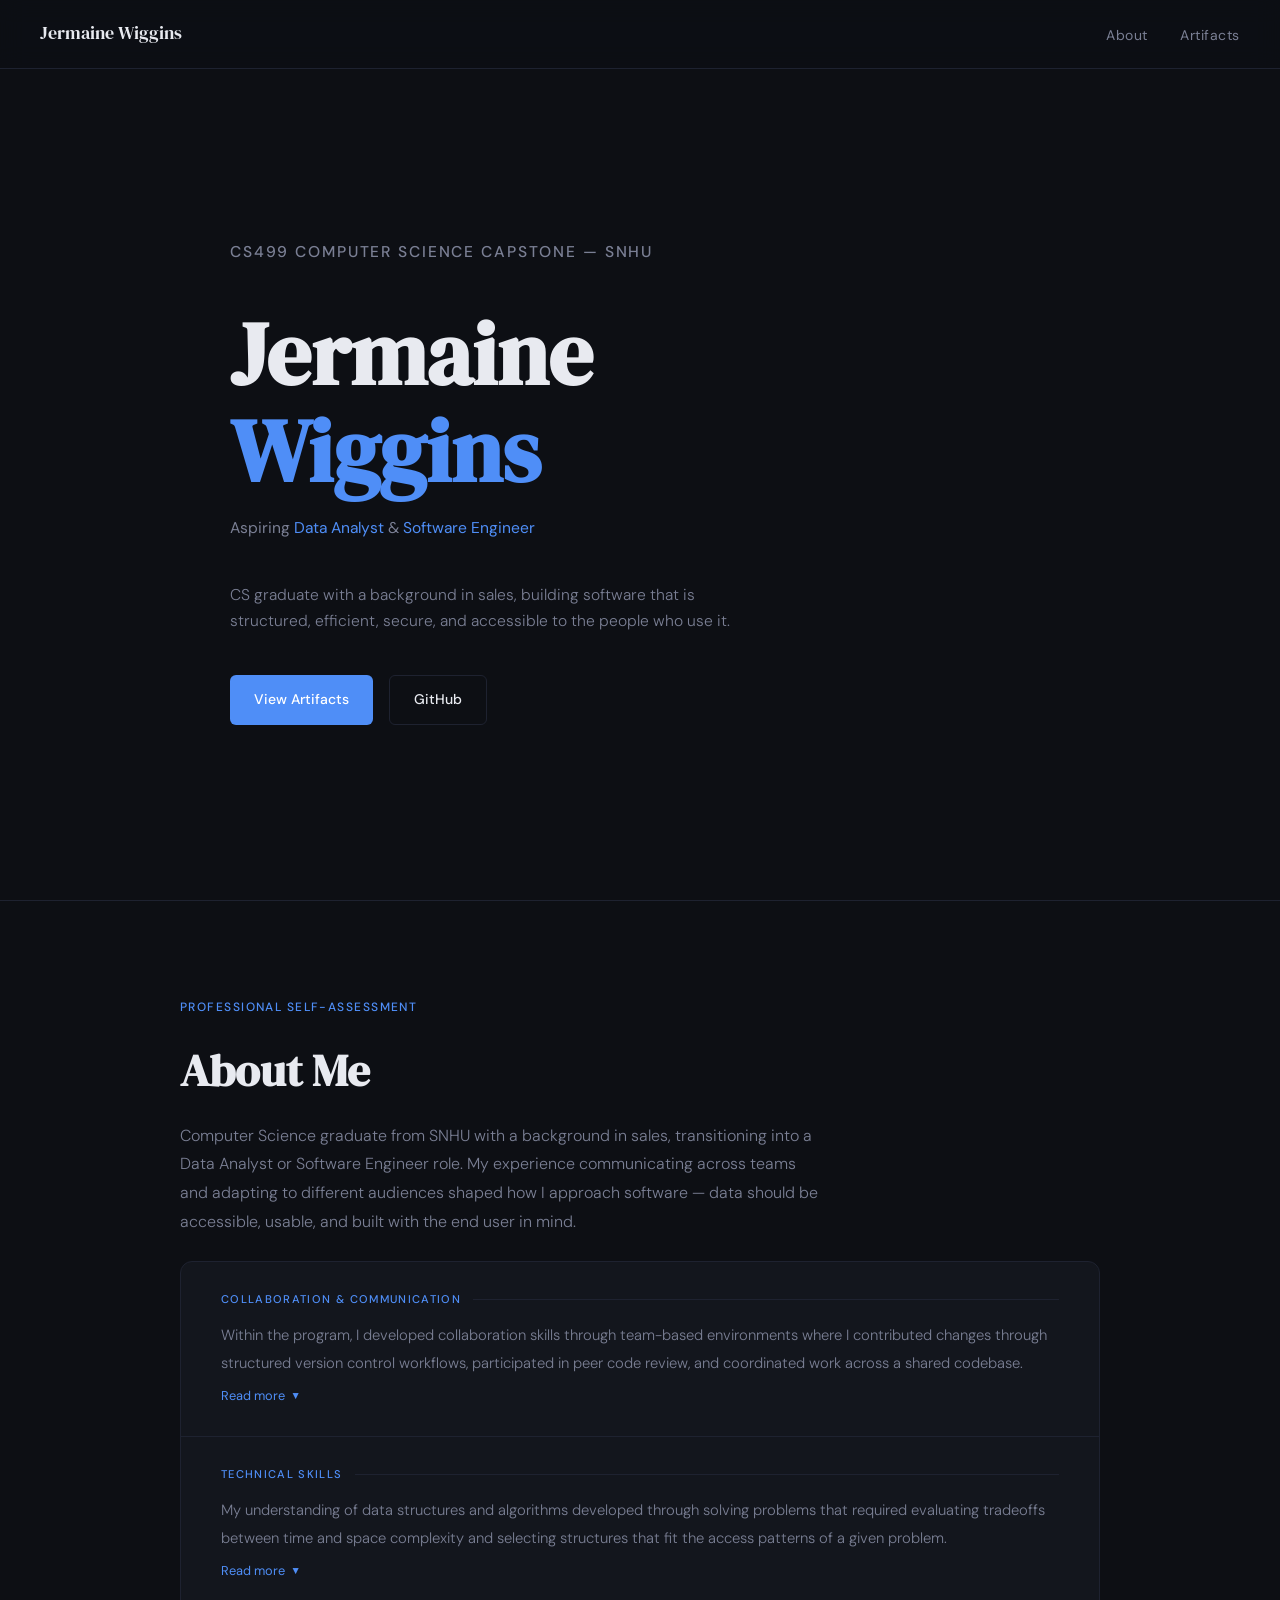
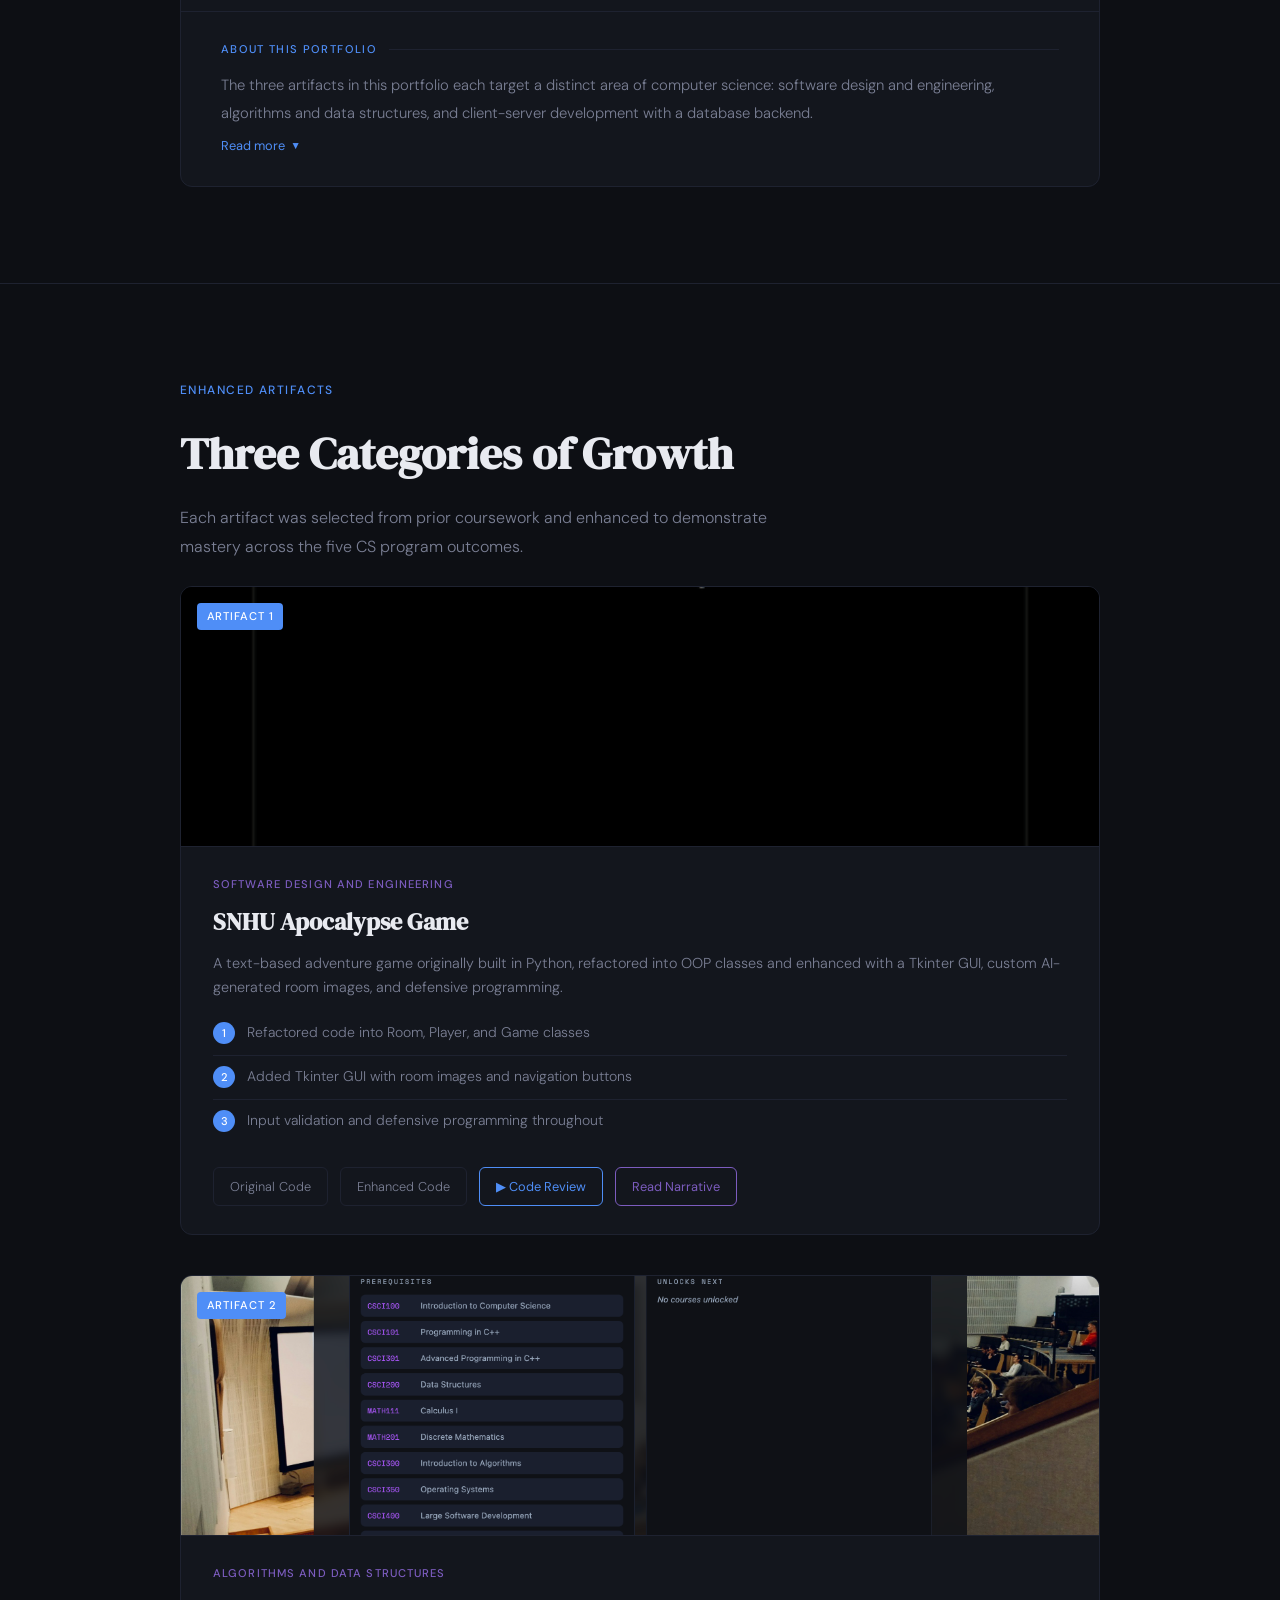
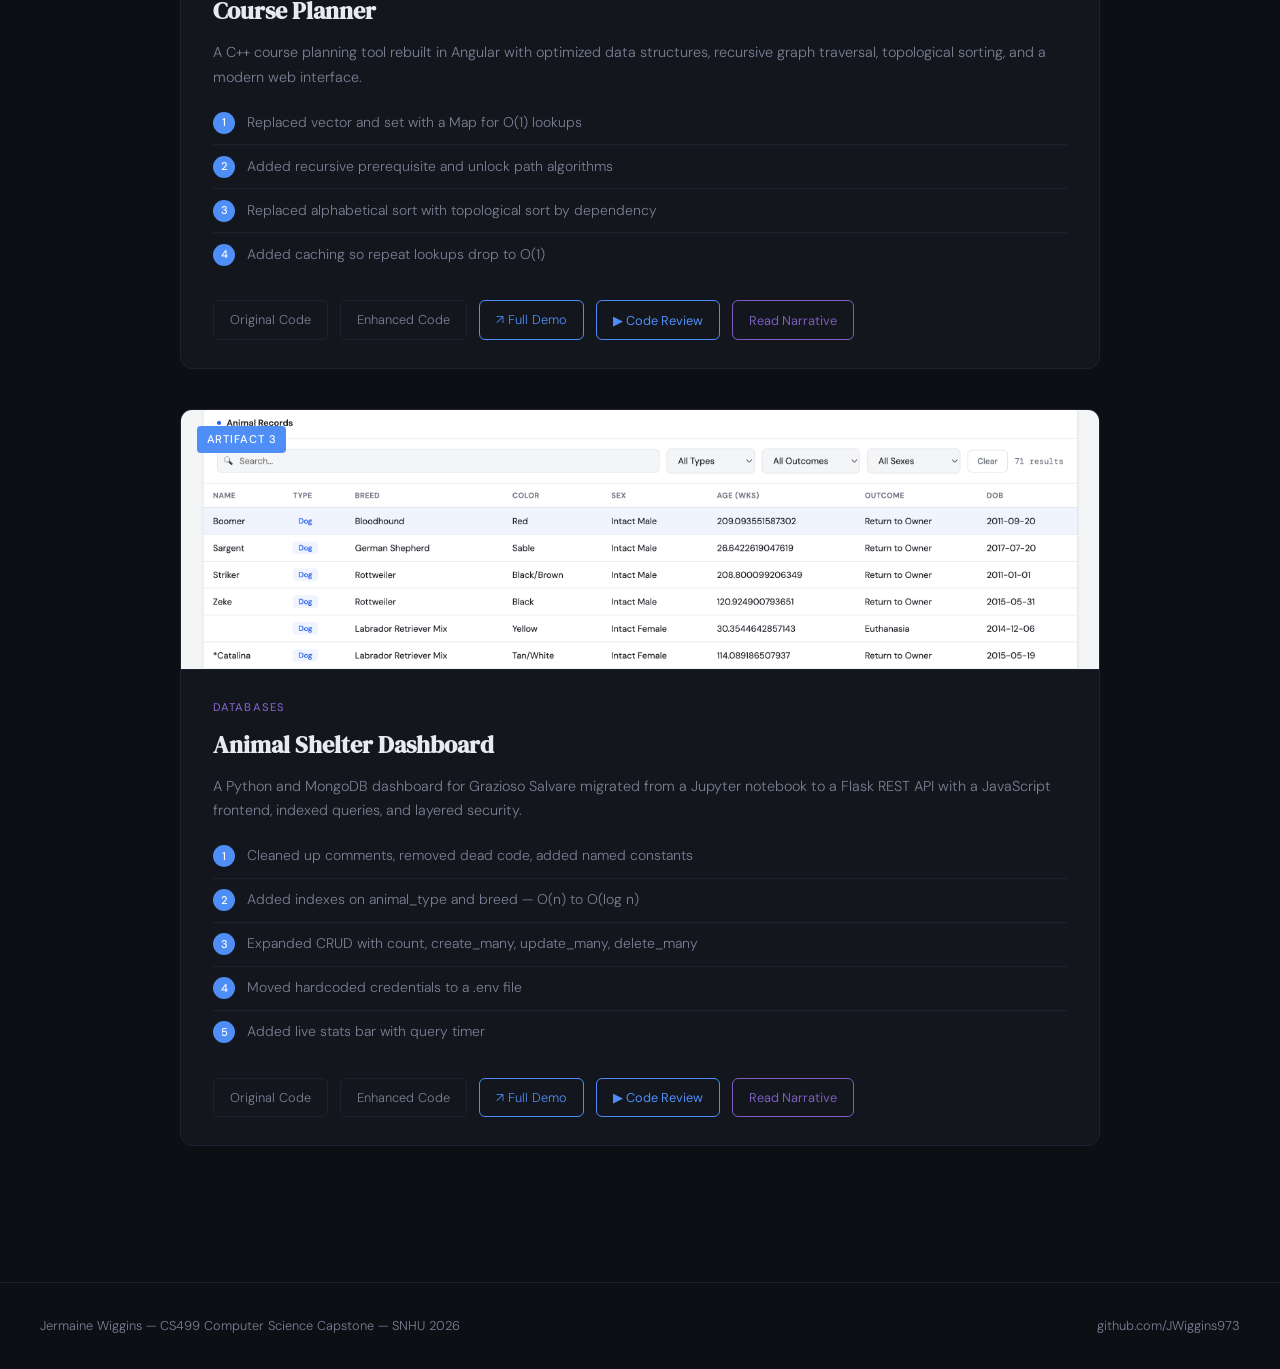
==== docs/index.html @ d28a9f5d "Rename ePortfolio to docs for GitHub Pages" ====
<!DOCTYPE html>
<html lang="en">
<head>
<meta charset="UTF-8">
<meta name="viewport" content="width=device-width, initial-scale=1.0">
<title>Jermaine Wiggins | CS499 ePortfolio</title>
<link href="https://fonts.googleapis.com/css2?family=DM+Serif+Display&family=DM+Sans:wght@300;400;500&display=swap" rel="stylesheet">
<link rel="stylesheet" href="css/styles.css">
</head>
<body>

<!-- ─── NAV ─── -->
<nav>
  <a href="#" class="nav-name">Jermaine Wiggins</a>
  <ul class="nav-links">
    <li><a href="#about">About</a></li>
    <li><a href="#artifacts">Artifacts</a></li>
  </ul>
</nav>

<!-- ─── HERO ─── -->
<div class="hero">
  <p class="hero-tag">CS499 Computer Science Capstone &mdash; SNHU</p>
  <h1>Jermaine<br><span>Wiggins</span></h1>
  <p class="hero-role">Aspiring <span>Data Analyst</span> & <span>Software Engineer</span></p>
  <p>CS graduate with a background in sales, building software that is structured, efficient, secure, and accessible to the people who use it.</p>
  <div class="hero-links">
    <a href="#artifacts" class="btn btn-primary">View Artifacts</a>
    <a href="https://github.com/JWiggins973" class="btn btn-outline" target="_blank">GitHub</a>
  </div>
</div>

<hr class="divider">

<!-- ─── ABOUT ─── -->
<section id="about">
  <p class="section-label">Professional Self-Assessment</p>
  <h2 class="section-title">About Me</h2>
  <p class="section-sub">Computer Science graduate from SNHU with a background in sales, transitioning into a Data Analyst or Software Engineer role. My experience communicating across teams and adapting to different audiences shaped how I approach software — data should be accessible, usable, and built with the end user in mind.</p>

  <div class="assessment-box">

    <div class="assessment-block">
      <p class="assessment-subhead">Collaboration & Communication</p>
      <p class="preview-text">Within the program, I developed collaboration skills through team-based environments where I contributed changes through structured version control workflows, participated in peer code review, and coordinated work across a shared codebase.</p>
      <div class="full-text" id="collab-full">
        <p>Within the program, I developed collaboration skills through team-based environments where I contributed changes through structured version control workflows, participated in peer code review, and coordinated work across a shared codebase. Reviewing the work of others and having my own work reviewed taught me to write with clarity and consistency in mind.</p>
        <p>I carried that practice into personal projects outside of coursework, organizing repositories and documentation for an audience that was not part of the original build. Through both academic writing and my sales background, I learned to explain information to technical and non-technical audiences by adjusting detail and language to fit the situation.</p>
      </div>
      <button class="read-more-btn" onclick="toggleReadMore(this, 'collab-full')">Read more <span class="arrow">▼</span></button>
    </div>

    <div class="assessment-block">
      <p class="assessment-subhead">Technical Skills</p>
      <p class="preview-text">My understanding of data structures and algorithms developed through solving problems that required evaluating tradeoffs between time and space complexity and selecting structures that fit the access patterns of a given problem.</p>
      <div class="full-text" id="tech-full">
        <p>My understanding of data structures and algorithms developed through solving problems that required evaluating tradeoffs between time and space complexity and selecting structures that fit the access patterns of a given problem.</p>
        <p>Software engineering and database concepts were strengthened through building systems that manage structured data, writing automated tests to verify correctness, and designing backend interfaces that a frontend could consume reliably. Security was integrated into my approach from the start — I learned to anticipate misuse, validate inputs, and design with risk awareness rather than as an afterthought.</p>
      </div>
      <button class="read-more-btn" onclick="toggleReadMore(this, 'tech-full')">Read more <span class="arrow">▼</span></button>
    </div>

    <div class="assessment-block">
      <p class="assessment-subhead">About This Portfolio</p>
      <p class="preview-text">The three artifacts in this portfolio each target a distinct area of computer science: software design and engineering, algorithms and data structures, and client-server development with a database backend.</p>
      <div class="full-text" id="portfolio-full">
        <p>The three artifacts in this portfolio each target a distinct area of computer science: software design and engineering, algorithms and data structures, and client-server development with a database backend.</p>
        <p>Collectively, they demonstrate the full range of skills developed throughout the program and show my ability to improve existing software across multiple dimensions, producing work that is structured, efficient, secure, and built with the end user in mind.</p>
      </div>
      <button class="read-more-btn" onclick="toggleReadMore(this, 'portfolio-full')">Read more <span class="arrow">▼</span></button>
    </div>

  </div>
</section>

<hr class="divider">

<!-- ─── ARTIFACTS ─── -->
<section id="artifacts">
  <p class="section-label">Enhanced Artifacts</p>
  <h2 class="section-title">Three Categories of Growth</h2>
  <p class="section-sub">Each artifact was selected from prior coursework and enhanced to demonstrate mastery across the five CS program outcomes.</p>

  <!-- ARTIFACT 1 -->
  <div class="artifact-card">
    <div class="artifact-preview">
      <span class="artifact-badge">Artifact 1</span>
      <img src="previews/Enhancement_One.gif" alt="SNHU Apocalypse Game gameplay">
    </div>
    <div class="artifact-body">
      <p class="artifact-category">Software Design and Engineering</p>
      <h3 class="artifact-title">SNHU Apocalypse Game</h3>
      <p class="artifact-desc">A text-based adventure game originally built in Python, refactored into OOP classes and enhanced with a Tkinter GUI, custom AI-generated room images, and defensive programming.</p>
      <ul class="enhancements">
        <li><span class="enhancement-num">1</span>Refactored code into Room, Player, and Game classes</li>
        <li><span class="enhancement-num">2</span>Added Tkinter GUI with room images and navigation buttons</li>
        <li><span class="enhancement-num">3</span>Input validation and defensive programming throughout</li>
      </ul>
      <div class="artifact-links">
        <a href="https://github.com/JWiggins973/text-adventure-python/tree/main" class="artifact-link" target="_blank">Original Code</a>
        <a href="https://github.com/JWiggins973/text-adventure-python" class="artifact-link" target="_blank">Enhanced Code</a>
        <button class="review-btn" onclick="openModal('review-modal1')">▶ Code Review</button>
        <button class="narrative-btn" onclick="openModal('modal1')">Read Narrative</button>
      </div>
    </div>
  </div>

  <!-- ARTIFACT 2 -->
  <div class="artifact-card">
    <div class="artifact-preview">
      <span class="artifact-badge">Artifact 2</span>
      <img src="previews/Enhancement_Two.png" alt="Course Planner preview">
    </div>
    <div class="artifact-body">
      <p class="artifact-category">Algorithms and Data Structures</p>
      <h3 class="artifact-title">Course Planner</h3>
      <p class="artifact-desc">A C++ course planning tool rebuilt in Angular with optimized data structures, recursive graph traversal, topological sorting, and a modern web interface.</p>
      <ul class="enhancements">
        <li><span class="enhancement-num">1</span>Replaced vector and set with a Map for O(1) lookups</li>
        <li><span class="enhancement-num">2</span>Added recursive prerequisite and unlock path algorithms</li>
        <li><span class="enhancement-num">3</span>Replaced alphabetical sort with topological sort by dependency</li>
        <li><span class="enhancement-num">4</span>Added caching so repeat lookups drop to O(1)</li>
      </ul>
      <div class="artifact-links">
        <a href="https://github.com/JWiggins973/course-selector/tree/main" class="artifact-link" target="_blank">Original Code</a>
        <a href="https://github.com/JWiggins973/course-selector" class="artifact-link" target="_blank">Enhanced Code</a>
        <a href="https://jwiggins973.github.io/course-selector" class="artifact-link demo" target="_blank">↗ Full Demo</a>
        <button class="review-btn" onclick="openModal('review-modal2')">▶ Code Review</button>
        <button class="narrative-btn" onclick="openModal('modal2')">Read Narrative</button>
      </div>
    </div>
  </div>

  <!-- ARTIFACT 3 -->
  <div class="artifact-card">
    <div class="artifact-preview">
      <span class="artifact-badge">Artifact 3</span>
      <img src="previews/Enhancement_Three.png" alt="Animal Shelter Dashboard preview">
    </div>
    <div class="artifact-body">
      <p class="artifact-category">Databases</p>
      <h3 class="artifact-title">Animal Shelter Dashboard</h3>
      <p class="artifact-desc">A Python and MongoDB dashboard for Grazioso Salvare migrated from a Jupyter notebook to a Flask REST API with a JavaScript frontend, indexed queries, and layered security.</p>
      <ul class="enhancements">
        <li><span class="enhancement-num">1</span>Cleaned up comments, removed dead code, added named constants</li>
        <li><span class="enhancement-num">2</span>Added indexes on animal_type and breed — O(n) to O(log n)</li>
        <li><span class="enhancement-num">3</span>Expanded CRUD with count, create_many, update_many, delete_many</li>
        <li><span class="enhancement-num">4</span>Moved hardcoded credentials to a .env file</li>
        <li><span class="enhancement-num">5</span>Added live stats bar with query timer</li>
      </ul>
      <div class="artifact-links">
        <a href="https://github.com/JWiggins973/animal-shelter-dashboard/tree/main" class="artifact-link" target="_blank">Original Code</a>
        <a href="https://github.com/JWiggins973/animal-shelter-dashboard" class="artifact-link" target="_blank">Enhanced Code</a>
        <a href="https://jwiggins973.github.io/animal-shelter-dashboard" class="artifact-link demo" target="_blank">↗ Full Demo</a>
        <button class="review-btn" onclick="openModal('review-modal3')">▶ Code Review</button>
        <button class="narrative-btn" onclick="openModal('modal3')">Read Narrative</button>
      </div>
    </div>
  </div>

</section>

<!-- ─── FOOTER ─── -->
<footer>
  <span>Jermaine Wiggins &mdash; CS499 Computer Science Capstone &mdash; SNHU 2026</span>
  <a href="https://github.com/JWiggins973" style="color: var(--muted); text-decoration: none;" target="_blank">github.com/JWiggins973</a>
</footer>

<!-- ─── NARRATIVE MODAL 1 ─── -->
<div class="modal-overlay" id="modal1" onclick="handleOverlayClick(event, 'modal1')">
  <div class="modal">
    <div class="modal-header">
      <div class="modal-header-left">
        <span class="modal-category">Software Design and Engineering</span>
        <h2 class="modal-title">SNHU Apocalypse Game</h2>
      </div>
      <button class="modal-close" onclick="closeModal('modal1')">✕</button>
    </div>
    <div class="modal-tabs">
      <button class="modal-tab active" onclick="switchTab(this, 'tab1-overview')">Overview</button>
      <button class="modal-tab" onclick="switchTab(this, 'tab1-outcomes')">Course Outcomes</button>
      <button class="modal-tab" onclick="switchTab(this, 'tab1-reflection')">Reflection</button>
    </div>
    <div class="modal-body">
      <div class="tab-content active" id="tab1-overview">
        <div class="narrative-section">
          <p class="narrative-section-title">What is the artifact?</p>
          <p>The artifact is a text-based adventure game I originally built in 2024 in IT-140: Foundation in Application Development during my first year at SNHU. The player moves through rooms in a school, collects six items, and defeats Principal X to escape. The original version was a single procedural Python script that stored all room data in one dictionary and used console input and output for everything. There were no classes, no structure, and no way for a non-technical user to play without typing exact commands.</p>
        </div>
        <div class="narrative-section">
          <p class="narrative-section-title">Why did I select it?</p>
          <p>I chose this artifact because it had clear room for improvement through better software design. The original code worked but it was all in one file with no organization, making it difficult to read, test, or expand. Refactoring it gave me the chance to show that I can take messy working code and turn it into something well-structured and professional.</p>
          <p>The biggest design improvement was breaking the script into three classes. The <strong>Room class</strong> manages exits and items for a single room. The <strong>Player class</strong> tracks where the player is and what they have picked up. The <strong>Game class</strong> ties everything together, handling movement, item pickup, win and lose conditions, and game reset. This separation means each piece can be understood, changed, and tested on its own without affecting the others.</p>
          <p>I replaced all raw strings in the code with <strong>StrEnum constants</strong> for directions, room names, and items. Instead of typing plain text like "Library" or "N" throughout the code, the program uses defined constants like RoomName.LIBRARY and Direction.NORTH. This catches typos and inconsistencies in the source code immediately rather than allowing them to cause silent bugs at runtime.</p>
          <p>Defensive programming is built into the design in several places. The Player's move method checks whether a direction exists in the current room's exits before allowing movement and returns False if it does not. The get_inventory method returns a copy of the inventory list rather than the list itself, so nothing outside the Player class can accidentally modify the real inventory. The GUI takes this even further by only showing buttons for valid rooms, meaning the user cannot submit an invalid command through the interface.</p>
          <p>On top of the class structure, I built a <strong>Tkinter GUI</strong> that replaces the console entirely. The player sees the current room, available exits as clickable buttons, an inventory display, and a pickup button that only appears when there is an item in the room. I wrote unit tests across all three classes covering movement between rooms, inventory management, win and lose conditions, invalid moves, and game reset. I also organized the source files into a proper Python package called snhu_apocalypse, added a .gitignore, and added a requirements.txt so anyone can install the project dependencies in one step.</p>
        </div>
      </div>
      <div class="tab-content" id="tab1-outcomes">
        <div class="narrative-section">
          <p class="narrative-section-title">All planned outcomes were fully met</p>
          <p><strong>Outcome 1</strong> — Building environments that help diverse audiences make decisions was met by replacing typed console commands with a point-and-click GUI. The original version required the player to know exact text commands. The enhanced version uses simple buttons that anyone can understand regardless of technical background, making the game accessible to a much wider audience.</p>
          <p><strong>Outcome 2</strong> — Delivering professional-quality communications that are technically sound was met by writing clean and readable code throughout. Every class and method has docstrings explaining what it does. Variable names are descriptive and consistent. The code is organized into a proper package structure with clear file separation, making it easy for another developer to read and understand.</p>
          <p><strong>Outcome 3</strong> — Designing computing solutions using sound practices while managing design tradeoffs was met by refactoring the single procedural script into three classes that each handle one area of the game. Using StrEnum constants instead of raw strings and returning copies of internal data rather than direct references shows attention to proper software design practices.</p>
          <p><strong>Outcome 4</strong> — Using well-founded techniques and tools to deliver solutions that provide real value was met by building the Tkinter GUI using a standard Python library, writing unit tests to verify the game logic, and organizing the project with a .gitignore and requirements.txt. These are standard industry practices that make the project reliable, portable, and maintainable.</p>
          <p><strong>Outcome 5</strong> — Developing a security mindset that anticipates problems and prevents them through design was met through defensive programming throughout the codebase. The move method validates direction input before acting on it. The inventory is returned as a copy so outside code cannot tamper with the real data. StrEnum constants prevent invalid values from being introduced in the source code. The GUI only displays valid options, removing the possibility of bad input at the interface level.</p>
        </div>
      </div>
      <div class="tab-content" id="tab1-reflection">
        <div class="narrative-section">
          <p class="narrative-section-title">What did I learn?</p>
          <p>The biggest thing I learned was how much easier code becomes to work with when it is broken into smaller pieces with clear responsibilities. In the original script, a small change to how rooms worked could break item collection or movement because everything was tangled together. After refactoring, I could change the Room class without worrying about the Player class, and I could update the GUI without touching the game logic at all.</p>
          <p>The hardest part was connecting the three classes together. The original code used simple room name strings in the exits dictionary. After refactoring, each exit needed to point to an actual Room object instead of just a name. I solved this with a two-pass approach where I first create all the Room objects, then loop through again and replace the string references with the real Room objects.</p>
          <p>Building the GUI came with its own challenges. Tkinter handles widget layout differently than I expected, and button styling behaves differently on Mac than on Windows. I had to research alternatives and adapt my approach more than once. Writing the unit tests taught me how to think about edge cases, like what happens when a player tries to move in a direction that does not exist, or what happens if someone tries to pick up an item in an empty room. Those tests gave me confidence that the refactored code actually works the way it should.</p>
        </div>
      </div>
    </div>
  </div>
</div>

<!-- ─── NARRATIVE MODAL 2 ─── -->
<div class="modal-overlay" id="modal2" onclick="handleOverlayClick(event, 'modal2')">
  <div class="modal">
    <div class="modal-header">
      <div class="modal-header-left">
        <span class="modal-category">Algorithms and Data Structures</span>
        <h2 class="modal-title">Course Planner</h2>
      </div>
      <button class="modal-close" onclick="closeModal('modal2')">✕</button>
    </div>
    <div class="modal-tabs">
      <button class="modal-tab active" onclick="switchTab(this, 'tab2-overview')">Overview</button>
      <button class="modal-tab" onclick="switchTab(this, 'tab2-outcomes')">Course Outcomes</button>
      <button class="modal-tab" onclick="switchTab(this, 'tab2-reflection')">Reflection</button>
    </div>
    <div class="modal-body">
      <div class="tab-content active" id="tab2-overview">
        <div class="narrative-section">
          <p class="narrative-section-title">What is the artifact?</p>
          <p>The ABCU Course Planner is a program I originally built in 2025 in CS-300: Data Structures and Algorithms. It loads course data from a CSV file and lets users search for courses and sort them. The original version was a command-line C++ program that most people outside of a computer science class would not know how to use.</p>
        </div>
        <div class="narrative-section">
          <p class="narrative-section-title">Why did I select it?</p>
          <p>I selected this artifact because the original implementation had clear room for improvement. Course lookups required scanning the entire vector at <strong>O(n)</strong>, prerequisite validation used a set at <strong>O(log n)</strong>, and an alphabetical quicksort ran at <strong>O(n log n)</strong> on every print request. There was no multi-level prerequisite traversal and no way to see what completing a course unlocks.</p>
          <p>My goal was to push query times as close to O(1) as possible by restructuring the system around in-memory data structures. I replaced the vector and set with a single <strong>Map</strong> that brings all course lookups to amortized O(1). The alphabetical quicksort was replaced with a <strong>topological sort</strong> that runs once at startup at O(V + E), producing a single pre-computed list where every course appears after its prerequisites.</p>
          <p>I built a <strong>recursive prerequisite chain</strong> using depth-first search that traverses prerequisite relationships in the Map at O(V + E) on the first click and returns every ancestor in dependency order. I added caching to store results and drop repeat lookups to O(1). The unlock path was fixed by building a <strong>reverse adjacency map</strong> during the same load step that populates the main Map, so dependents are already stored and each lookup runs at O(1) without needing to scan the full catalog.</p>
          <p>On the security side I added a <strong>Content Security Policy</strong> to reduce the cross-site scripting attack surface, whitelisted all external resources, and used Angular's @Input({ required: true }) to enforce required data at compile time. The application was rebuilt from C++ into an Angular web application with color-coded course cards, real-time search with debounce, and a visual prerequisite chain. I also wrote unit tests covering lookups, chains, filtering, and topological ordering.</p>
        </div>
      </div>
      <div class="tab-content" id="tab2-outcomes">
        <div class="narrative-section">
          <p class="narrative-section-title">All planned outcomes were fully met</p>
          <p><strong>Outcome 2</strong> — Delivering professional-quality communications that are technically sound was achieved by writing well-documented TypeScript code with clear method names, consistent formatting, and a component structure that separates the search, card display, and detail views into their own files.</p>
          <p><strong>Outcome 3</strong> — Designing computing solutions using algorithmic principles while managing design tradeoffs was achieved in several ways. Replacing the vector and set with a Map improved lookup time from O(n) to amortized O(1) at the cost of higher memory for the hash structure. The topological sort replaced an alphabetical sort with an algorithm that solves the actual dependency problem at O(V + E) instead of O(n log n). The caching layer trades memory for eliminating redundant O(V + E) recursive traversals on repeat clicks.</p>
          <p><strong>Outcome 4</strong> — Using well-founded techniques and tools to implement solutions that deliver real value was achieved by rebuilding the application in Angular 21 with recursive graph traversal algorithms that make the planner genuinely useful for course planning. Unit tests verify correctness across all service methods. The caching optimization was not part of the original plan but was added after recognizing inefficiency during code review.</p>
          <p><strong>Outcome 5</strong> — Developing a security mindset that anticipates vulnerabilities was achieved by adding a Content Security Policy that restricts what the browser can load and reduces the cross-site scripting attack surface. All external resources are explicitly whitelisted. The .gitignore prevents sensitive files and build artifacts from being committed to version control. Angular's @Input({ required: true }) enforces required data at compile time, eliminating a category of runtime errors from missing inputs.</p>
        </div>
      </div>
      <div class="tab-content" id="tab2-reflection">
        <div class="narrative-section">
          <p class="narrative-section-title">What did I learn?</p>
          <p>The most difficult part was getting the recursive algorithms to produce correct results. On my first iteration the prerequisite chain displayed backwards because the recursion was appending courses in the wrong order. The unlock path had a similar issue where it recursively returned the entire downstream tree instead of just direct dependents. Fixing these bugs taught me the difference between code that runs and code that produces the right output. Building the reverse adjacency map to fix the unlock path also taught me when to fix a bug with a better data structure rather than just patching the logic. Once the algorithms were correct I added caching after spotting redundant traversals during code review. That progression from working to correct to optimized showed me that the first solution is rarely the final one.</p>
          <p>Getting the development environment running was also a significant challenge. Angular 21 requires Node 18 or higher, but my system was running Node 10.23.0, which had been end-of-life since 2021. This caused syntax errors, missing platform binaries, and failed installs. I resolved this by switching to Node 20 through nvm. During package resolution, installing angular-cli-ghpages accidentally removed tslib, which broke every TypeScript file in the project. I fixed this by reinstalling the dependency. For deployment, I set up a <strong>GitHub Actions workflow</strong> that builds on Ubuntu with Node 22 and deploys to GitHub Pages automatically on every push.</p>
        </div>
      </div>
    </div>
  </div>
</div>

<!-- ─── NARRATIVE MODAL 3 ─── -->
<div class="modal-overlay" id="modal3" onclick="handleOverlayClick(event, 'modal3')">
  <div class="modal">
    <div class="modal-header">
      <div class="modal-header-left">
        <span class="modal-category">Databases</span>
        <h2 class="modal-title">Animal Shelter Dashboard</h2>
      </div>
      <button class="modal-close" onclick="closeModal('modal3')">✕</button>
    </div>
    <div class="modal-tabs">
      <button class="modal-tab active" onclick="switchTab(this, 'tab3-overview')">Overview</button>
      <button class="modal-tab" onclick="switchTab(this, 'tab3-outcomes')">Course Outcomes</button>
      <button class="modal-tab" onclick="switchTab(this, 'tab3-reflection')">Reflection</button>
    </div>
    <div class="modal-body">
      <div class="tab-content active" id="tab3-overview">
        <div class="narrative-section">
          <p class="narrative-section-title">What is the artifact?</p>
          <p>This artifact is an animal shelter dashboard I originally worked on in the summer of 2025 in CS-340: Client/Server Development at SNHU. It was built using Python, MongoDB, and Dash, and allows users at Grazioso Salvare to filter animal rescue data by rescue type and view results in an interactive table, map, and breed chart. The base dashboard code was provided as part of the class and the original version ran inside a Jupyter notebook within a Docker container.</p>
        </div>
        <div class="narrative-section">
          <p class="narrative-section-title">Why did I select it?</p>
          <p>I chose this artifact because it combines a database layer, backend module, frontend interface, and security considerations all in one project. The base code was provided as part of the coursework, so getting it to run required reading and understanding someone else's codebase, troubleshooting a broken environment, and tracing authentication errors across a Docker container and local Python environment before I could improve it. This is closer to real-world production work where developers inherit existing codebases and build on top of them rather than starting from scratch.</p>
          <p>On the database side, I added <strong>indexes on animal_type and breed</strong> to improve query performance from O(n) full collection scans to O(log n) using MongoDB's B-tree structure. Without indexes every query checks every document in the collection sequentially. With indexes MongoDB maintains a sorted tree that lets it skip directly to matching records. I also added a compound index on both fields together so queries that filter by animal type and breed simultaneously can resolve through a single index lookup. I expanded the CRUD module from four methods to eight by adding count, create_many, update_many, and delete_many to handle real-world batch operations.</p>
          <p>On the architecture side, I migrated from a Dash-based Jupyter notebook to a <strong>Flask REST API with a vanilla JavaScript frontend</strong>. The original had frontend and backend mixed in one file. The new version routes requests through a service layer that is the only code that touches the database through the CRUD module. Config.js is the only file that changes between projects, and the rest of the code is split into focused modules for table rendering, filtering, mapping, charting, forms, and API communication.</p>
          <p>I addressed security by moving hardcoded credentials into a <strong>.env file</strong>, adding query sanitization through an allowlist that strips unauthorized fields before they reach the database, restricting browser origins through CORS, and checking that required fields are present before inserting records.</p>
        </div>
      </div>
      <div class="tab-content" id="tab3-outcomes">
        <div class="narrative-section">
          <p class="narrative-section-title">All five outcomes were fully met</p>
          <p><strong>Outcome 1</strong> — Building collaborative environments that enable diverse audiences to support organizational decision making was met by designing the dashboard so that non-technical stakeholders like rescue coordinators and shelter managers can interact with the data through filters, charts, and maps rather than writing database queries. The reusable dashboard engine also supports collaboration by making it easy for other developers to adapt the same framework for different projects by editing a single configuration file.</p>
          <p><strong>Outcome 2</strong> — Delivering professional-quality communications that are technically sound was met by cleaning up the codebase, removing dead code, writing clear comments, and organizing the project into separate backend and frontend modules. The code is structured so that another developer could read through any single file and understand its purpose without needing to reference other files.</p>
          <p><strong>Outcome 3</strong> — Designing computing solutions using algorithmic principles while managing design tradeoffs was met by adding database indexes. The tradeoff is that indexes use additional disk space and slightly slow down write operations because the index must be updated on every insert or delete. Since this application reads far more often than it writes, the improvement from O(n) full collection scans to O(log n) indexed lookups is well worth the cost.</p>
          <p><strong>Outcome 4</strong> — Using well-founded techniques and tools to implement solutions that deliver real value was met by expanding the CRUD module with methods that handle real-world batch operations, building a dedicated test file to verify all methods work correctly, migrating from a notebook-based Dash application to a proper Flask REST API, and designing a reusable frontend engine that can be configured for different datasets without rewriting code.</p>
          <p><strong>Outcome 5</strong> — Developing a security mindset that anticipates vulnerabilities and ensures privacy of data was met through multiple layers of protection. Moving credentials to environment variables prevents sensitive information from being exposed in source code or version control. Query sanitization with an allowlist reduces the injection attack surface by stripping unauthorized fields before they reach the database. CORS restrictions limit which browser origins can make API requests. Required field validation checks that expected fields are present before inserting records.</p>
        </div>
      </div>
      <div class="tab-content" id="tab3-reflection">
        <div class="narrative-section">
          <p class="narrative-section-title">What did I learn?</p>
          <p>The biggest challenge had nothing to do with the code itself. Getting the environment set up in VS Code took significant troubleshooting. The original project ran inside a Docker container using Jupyter notebook, which meant MongoDB authentication was handled internally. When I moved to VS Code I was connecting from outside the container for the first time and kept getting authentication errors. I eventually figured out that I needed to add <strong>authSource=admin</strong> to the connection string to tell PyMongo where the user account was stored. That was frustrating but it taught me how MongoDB handles authentication differently depending on where the connection comes from.</p>
          <p>Another challenge was that the original project was a Jupyter notebook file which cannot be run directly with Python. Converting it to a standard .py file made it easier to run from the terminal, manage with version control, and work with in VS Code like any other Python project.</p>
          <p>I learned how to properly structure a Python project with environment variables, how database indexing works at a deeper level with B-tree structures, and how to expand an existing module without breaking what was already working. Building the reusable dashboard engine taught me how to think about separation between configuration and logic. By isolating everything project-specific into config.js I created something I can use again on future projects without rewriting the core code. That kind of reusability is something I had not prioritized before, and it changed how I think about building software.</p>
        </div>
      </div>
    </div>
  </div>
</div>

<!-- ─── REVIEW MODAL 1 ─── -->
<div class="modal-overlay" id="review-modal1" onclick="handleOverlayClick(event, 'review-modal1')">
  <div class="modal">
    <div class="modal-header">
      <div class="modal-header-left">
        <span class="modal-category">Software Design and Engineering</span>
        <h2 class="modal-title">Code Review</h2>
      </div>
      <button class="modal-close" onclick="closeReviewModal('review-modal1')">✕</button>
    </div>
    <div class="modal-body">
      <div class="video-wrapper">
        <iframe src="" data-src="https://www.youtube.com/embed/Dd08JLsYfm4" title="Software Design Code Review" allowfullscreen></iframe>
      </div>
    </div>
  </div>
</div>

<!-- ─── REVIEW MODAL 2 ─── -->
<div class="modal-overlay" id="review-modal2" onclick="handleOverlayClick(event, 'review-modal2')">
  <div class="modal">
    <div class="modal-header">
      <div class="modal-header-left">
        <span class="modal-category">Algorithms and Data Structures</span>
        <h2 class="modal-title">Code Review</h2>
      </div>
      <button class="modal-close" onclick="closeReviewModal('review-modal2')">✕</button>
    </div>
    <div class="modal-body">
      <div class="video-wrapper">
        <iframe src="" data-src="https://www.youtube.com/embed/JFW13_r0wPk" title="Algorithms Code Review" allowfullscreen></iframe>
      </div>
    </div>
  </div>
</div>

<!-- ─── REVIEW MODAL 3 ─── -->
<div class="modal-overlay" id="review-modal3" onclick="handleOverlayClick(event, 'review-modal3')">
  <div class="modal">
    <div class="modal-header">
      <div class="modal-header-left">
        <span class="modal-category">Databases</span>
        <h2 class="modal-title">Code Review</h2>
      </div>
      <button class="modal-close" onclick="closeReviewModal('review-modal3')">✕</button>
    </div>
    <div class="modal-body">
      <div class="video-wrapper">
        <iframe src="" data-src="https://www.youtube.com/embed/_35QPoHIxqc" title="Databases Code Review" allowfullscreen></iframe>
      </div>
    </div>
  </div>
</div>

<!-- ─── JAVASCRIPT ─── -->
<script>
  function toggleReadMore(btn, id) {
    const full = document.getElementById(id);
    const preview = btn.previousElementSibling.previousElementSibling;
    const isOpen = full.classList.contains('open');
    full.classList.toggle('open', !isOpen);
    btn.classList.toggle('open', !isOpen);
    btn.childNodes[0].textContent = isOpen ? 'Read more ' : 'Read less ';
    preview.style.display = isOpen ? '' : 'none';
  }

  function openModal(id) {
    const overlay = document.getElementById(id);
    overlay.classList.add('open');
    document.body.style.overflow = 'hidden';
    const iframe = overlay.querySelector('iframe[data-src]');
    if (iframe && !iframe.src) iframe.src = iframe.dataset.src;
  }

  function closeModal(id) {
    document.getElementById(id).classList.remove('open');
    document.body.style.overflow = '';
  }

  function closeReviewModal(id) {
    const overlay = document.getElementById(id);
    overlay.classList.remove('open');
    document.body.style.overflow = '';
    const iframe = overlay.querySelector('iframe[data-src]');
    if (iframe) iframe.src = '';
  }

  function handleOverlayClick(e, id) {
    if (e.target === document.getElementById(id)) {
      id.startsWith('review-modal') ? closeReviewModal(id) : closeModal(id);
    }
  }

  function switchTab(btn, tabId) {
    const modal = btn.closest('.modal');
    modal.querySelectorAll('.modal-tab').forEach(t => t.classList.remove('active'));
    modal.querySelectorAll('.tab-content').forEach(t => t.classList.remove('active'));
    btn.classList.add('active');
    document.getElementById(tabId).classList.add('active');
  }

  document.addEventListener('keydown', e => {
    if (e.key === 'Escape') {
      document.querySelectorAll('.modal-overlay.open').forEach(m => {
        m.id.startsWith('review-modal') ? closeReviewModal(m.id) : closeModal(m.id);
      });
    }
  });
</script>

</body>
</html>
---- docs/css/styles.css ----
*, *::before, *::after { box-sizing: border-box; margin: 0; padding: 0; }

:root {
  --bg: #0d0f14;
  --surface: #13161d;
  --border: #1e2230;
  --accent: #4f8ef7;
  --accent2: #7c5cbf;
  --text: #e8eaf0;
  --muted: #7a7f94;
  --serif: 'DM Serif Display', serif;
  --sans: 'DM Sans', sans-serif;
}

html { scroll-behavior: smooth; }

body {
  background: var(--bg);
  color: var(--text);
  font-family: var(--sans);
  font-weight: 300;
  line-height: 1.7;
  font-size: 16px;
}

/* ─── NAV ─── */
nav {
  position: fixed; top: 0; left: 0; right: 0; z-index: 100;
  display: flex; justify-content: space-between; align-items: center;
  padding: 1.2rem 2.5rem;
  background: rgba(13,15,20,0.90);
  backdrop-filter: blur(12px);
  border-bottom: 1px solid var(--border);
}
.nav-name { font-family: var(--serif); font-size: 1.1rem; color: var(--text); text-decoration: none; }
.nav-links { display: flex; gap: 2rem; list-style: none; }
.nav-links a { color: var(--muted); text-decoration: none; font-size: 0.875rem; font-weight: 400; letter-spacing: 0.04em; transition: color 0.2s; }
.nav-links a:hover { color: var(--text); }

/* ─── HERO ─── */
.hero {
  min-height: 100vh;
  display: flex; flex-direction: column; justify-content: center;
  padding: 8rem 2.5rem 4rem;
  max-width: 900px; margin: 0 auto;
}
.hero-tag { font-size: 0.75rem; font-weight: 500; letter-spacing: 0.12em; text-transform: uppercase; color: var(--accent); margin-bottom: 1.5rem; }
.hero h1 { font-family: var(--serif); font-size: clamp(3rem, 8vw, 5.5rem); line-height: 1.1; margin-bottom: 1rem; color: var(--text); }
.hero h1 span { color: var(--accent); }
.hero-role { font-size: 1.1rem; color: var(--text); font-weight: 400; margin-bottom: 0.75rem; }
.hero-role span { color: var(--accent); }
.hero p { font-size: 0.975rem; color: var(--muted); max-width: 520px; margin-bottom: 2.5rem; }
.hero-links { display: flex; gap: 1rem; flex-wrap: wrap; }
.btn { display: inline-flex; align-items: center; gap: 0.5rem; padding: 0.75rem 1.5rem; border-radius: 6px; font-family: var(--sans); font-size: 0.875rem; font-weight: 500; text-decoration: none; cursor: pointer; transition: all 0.2s; border: none; }
.btn-primary { background: var(--accent); color: #fff; }
.btn-primary:hover { background: #6b9ef8; transform: translateY(-1px); }
.btn-outline { background: transparent; color: var(--text); border: 1px solid var(--border); }
.btn-outline:hover { border-color: var(--accent); color: var(--accent); }

/* ─── SECTIONS ─── */
section { padding: 6rem 2.5rem; max-width: 1000px; margin: 0 auto; }
.section-label { font-size: 0.75rem; font-weight: 500; letter-spacing: 0.12em; text-transform: uppercase; color: var(--accent); margin-bottom: 1rem; }
.section-title { font-family: var(--serif); font-size: clamp(2rem, 4vw, 2.8rem); margin-bottom: 0.75rem; color: var(--text); }
.section-sub { color: var(--muted); max-width: 640px; margin-bottom: 1.5rem; font-size: 1rem; line-height: 1.8; }
.divider { border: none; border-top: 1px solid var(--border); margin: 0; }

/* ─── ASSESSMENT BOX ─── */
.assessment-box { background: var(--surface); border: 1px solid var(--border); border-radius: 12px; overflow: hidden; }
.assessment-block { padding: 1.75rem 2.5rem; border-bottom: 1px solid var(--border); }
.assessment-block:last-child { border-bottom: none; }
.assessment-subhead { font-size: 0.7rem; font-weight: 500; letter-spacing: 0.12em; text-transform: uppercase; color: var(--accent); margin-bottom: 0.75rem; display: flex; align-items: center; gap: 0.75rem; }
.assessment-subhead::after { content: ''; flex: 1; height: 1px; background: var(--border); }
.preview-text { color: var(--muted); font-size: 0.925rem; line-height: 1.9; display: -webkit-box; -webkit-line-clamp: 3; -webkit-box-orient: vertical; overflow: hidden; }
.full-text { color: var(--muted); font-size: 0.925rem; line-height: 1.9; max-height: 0; overflow: hidden; transition: max-height 0.4s ease, opacity 0.3s ease; opacity: 0; }
.full-text.open { max-height: 600px; opacity: 1; }
.full-text p + p { margin-top: 0.75rem; }
.read-more-btn { display: inline-flex; align-items: center; gap: 0.35rem; margin-top: 0.6rem; background: transparent; border: none; color: var(--accent); font-size: 0.8rem; cursor: pointer; font-family: var(--sans); padding: 0; transition: color 0.2s; }
.read-more-btn:hover { color: #8ab8fa; }
.read-more-btn .arrow { font-size: 0.65rem; transition: transform 0.3s ease; display: inline-block; }
.read-more-btn.open .arrow { transform: rotate(180deg); }

/* ─── ARTIFACT CARDS ─── */
.artifact-card { background: var(--surface); border: 1px solid var(--border); border-radius: 12px; overflow: hidden; margin-bottom: 2.5rem; transition: border-color 0.2s; }
.artifact-card:hover { border-color: var(--accent); }
.artifact-preview { width: 100%; height: 260px; background: #0a0c12; display: flex; align-items: center; justify-content: center; border-bottom: 1px solid var(--border); color: var(--muted); font-size: 0.875rem; position: relative; overflow: hidden; }
.artifact-preview img { width: 100%; height: 100%; object-fit: cover; display: block; background: #0a0c12; }
.artifact-demo { width: 100%; height: 340px; border-bottom: 1px solid var(--border); position: relative; background: var(--bg); }
.artifact-demo iframe { width: 100%; height: 100%; border: none; display: block; }
.artifact-badge { position: absolute; top: 1rem; left: 1rem; z-index: 2; background: var(--accent); color: #fff; font-size: 0.7rem; font-weight: 500; letter-spacing: 0.08em; text-transform: uppercase; padding: 0.25rem 0.6rem; border-radius: 4px; }
.artifact-body { padding: 1.75rem 2rem; }
.artifact-category { font-size: 0.7rem; font-weight: 500; letter-spacing: 0.1em; text-transform: uppercase; color: var(--accent2); margin-bottom: 0.5rem; }
.artifact-title { font-family: var(--serif); font-size: 1.5rem; color: var(--text); margin-bottom: 0.5rem; }
.artifact-desc { color: var(--muted); font-size: 0.9rem; margin-bottom: 0.75rem; }

.enhancements { list-style: none; margin-bottom: 1.5rem; }
.enhancements li { display: flex; align-items: flex-start; gap: 0.75rem; padding: 0.6rem 0; border-bottom: 1px solid var(--border); font-size: 0.875rem; color: var(--muted); }
.enhancements li:last-child { border-bottom: none; }
.enhancement-num { width: 22px; height: 22px; border-radius: 50%; background: var(--accent); color: #fff; font-size: 0.7rem; font-weight: 500; display: flex; align-items: center; justify-content: center; flex-shrink: 0; margin-top: 1px; }

.artifact-links { display: flex; gap: 0.75rem; flex-wrap: wrap; }
.artifact-link { display: inline-flex; align-items: center; gap: 0.4rem; padding: 0.5rem 1rem; border: 1px solid var(--border); border-radius: 6px; color: var(--muted); font-size: 0.8rem; text-decoration: none; transition: all 0.2s; }
.artifact-link:hover { border-color: var(--accent); color: var(--accent); }
.artifact-link.demo { border-color: var(--accent); color: var(--accent); }
.artifact-link.demo:hover { background: var(--accent); color: #fff; }
.narrative-btn { display: inline-flex; align-items: center; gap: 0.4rem; padding: 0.5rem 1rem; border: 1px solid var(--accent2); border-radius: 6px; color: var(--accent2); font-size: 0.8rem; transition: all 0.2s; cursor: pointer; background: transparent; font-family: var(--sans); }
.narrative-btn:hover { background: var(--accent2); color: #fff; }
.review-btn { display: inline-flex; align-items: center; gap: 0.4rem; padding: 0.5rem 1rem; border: 1px solid var(--accent); border-radius: 6px; color: var(--accent); font-size: 0.8rem; transition: all 0.2s; cursor: pointer; background: transparent; font-family: var(--sans); }
.review-btn:hover { background: var(--accent); color: #fff; }

/* ─── VIDEO WRAPPER ─── */
.video-wrapper { position: relative; padding-bottom: 56.25%; height: 0; overflow: hidden; border-radius: 10px; border: 1px solid var(--border); background: var(--surface); }
.video-wrapper iframe { position: absolute; top: 0; left: 0; width: 100%; height: 100%; border: none; }

/* ─── MODAL ─── */
.modal-overlay { position: fixed; inset: 0; z-index: 200; background: rgba(7,9,14,0.92); backdrop-filter: blur(8px); display: flex; align-items: center; justify-content: center; padding: 2rem; opacity: 0; pointer-events: none; transition: opacity 0.25s ease; }
.modal-overlay.open { opacity: 1; pointer-events: all; }
.modal { background: #0f1219; border: 1px solid var(--border); border-radius: 16px; width: 100%; max-width: 720px; max-height: 85vh; display: flex; flex-direction: column; transform: translateY(20px); transition: transform 0.3s ease; overflow: hidden; }
.modal-overlay.open .modal { transform: translateY(0); }
.modal-header { padding: 1.5rem 2rem; border-bottom: 1px solid var(--border); display: flex; justify-content: space-between; align-items: flex-start; flex-shrink: 0; }
.modal-header-left { display: flex; flex-direction: column; gap: 0.25rem; }
.modal-category { font-size: 0.7rem; font-weight: 500; letter-spacing: 0.1em; text-transform: uppercase; color: var(--accent2); }
.modal-title { font-family: var(--serif); font-size: 1.4rem; color: var(--text); }
.modal-close { width: 32px; height: 32px; border-radius: 6px; background: transparent; border: 1px solid var(--border); color: var(--muted); font-size: 1.1rem; cursor: pointer; display: flex; align-items: center; justify-content: center; transition: all 0.2s; flex-shrink: 0; margin-left: 1rem; font-family: var(--sans); }
.modal-close:hover { border-color: var(--text); color: var(--text); }
.modal-tabs { display: flex; border-bottom: 1px solid var(--border); flex-shrink: 0; }
.modal-tab { padding: 0.75rem 1.5rem; font-size: 0.8rem; font-weight: 400; color: var(--muted); cursor: pointer; border-bottom: 2px solid transparent; transition: all 0.2s; background: transparent; border-top: none; border-left: none; border-right: none; font-family: var(--sans); }
.modal-tab:hover { color: var(--text); }
.modal-tab.active { color: var(--accent2); border-bottom-color: var(--accent2); }
.modal-body { overflow-y: auto; flex: 1; padding: 2rem; }
.modal-body::-webkit-scrollbar { width: 4px; }
.modal-body::-webkit-scrollbar-track { background: transparent; }
.modal-body::-webkit-scrollbar-thumb { background: var(--border); border-radius: 2px; }
.tab-content { display: none; }
.tab-content.active { display: block; }
.narrative-section { margin-bottom: 2rem; }
.narrative-section:last-child { margin-bottom: 0; }
.narrative-section-title { font-family: var(--serif); font-size: 1rem; color: var(--accent2); margin-bottom: 0.85rem; display: flex; align-items: center; gap: 0.75rem; }
.narrative-section-title::after { content: ''; flex: 1; height: 1px; background: var(--border); }
.modal-body p { color: var(--muted); font-size: 0.875rem; line-height: 1.9; margin-bottom: 0.85rem; }
.modal-body p:last-child { margin-bottom: 0; }
.modal-body strong { color: var(--text); font-weight: 500; }

/* ─── FOOTER ─── */
footer { border-top: 1px solid var(--border); padding: 2rem 2.5rem; display: flex; justify-content: space-between; align-items: center; color: var(--muted); font-size: 0.8rem; }

/* ─── RESPONSIVE ─── */
@media (max-width: 640px) {
  nav { padding: 1rem 1.25rem; }
  .nav-links { gap: 1rem; }
  section { padding: 4rem 1.25rem; }
  .hero { padding: 7rem 1.25rem 3rem; }
  footer { flex-direction: column; gap: 0.5rem; text-align: center; }
  .artifact-links { gap: 0.5rem; }
}
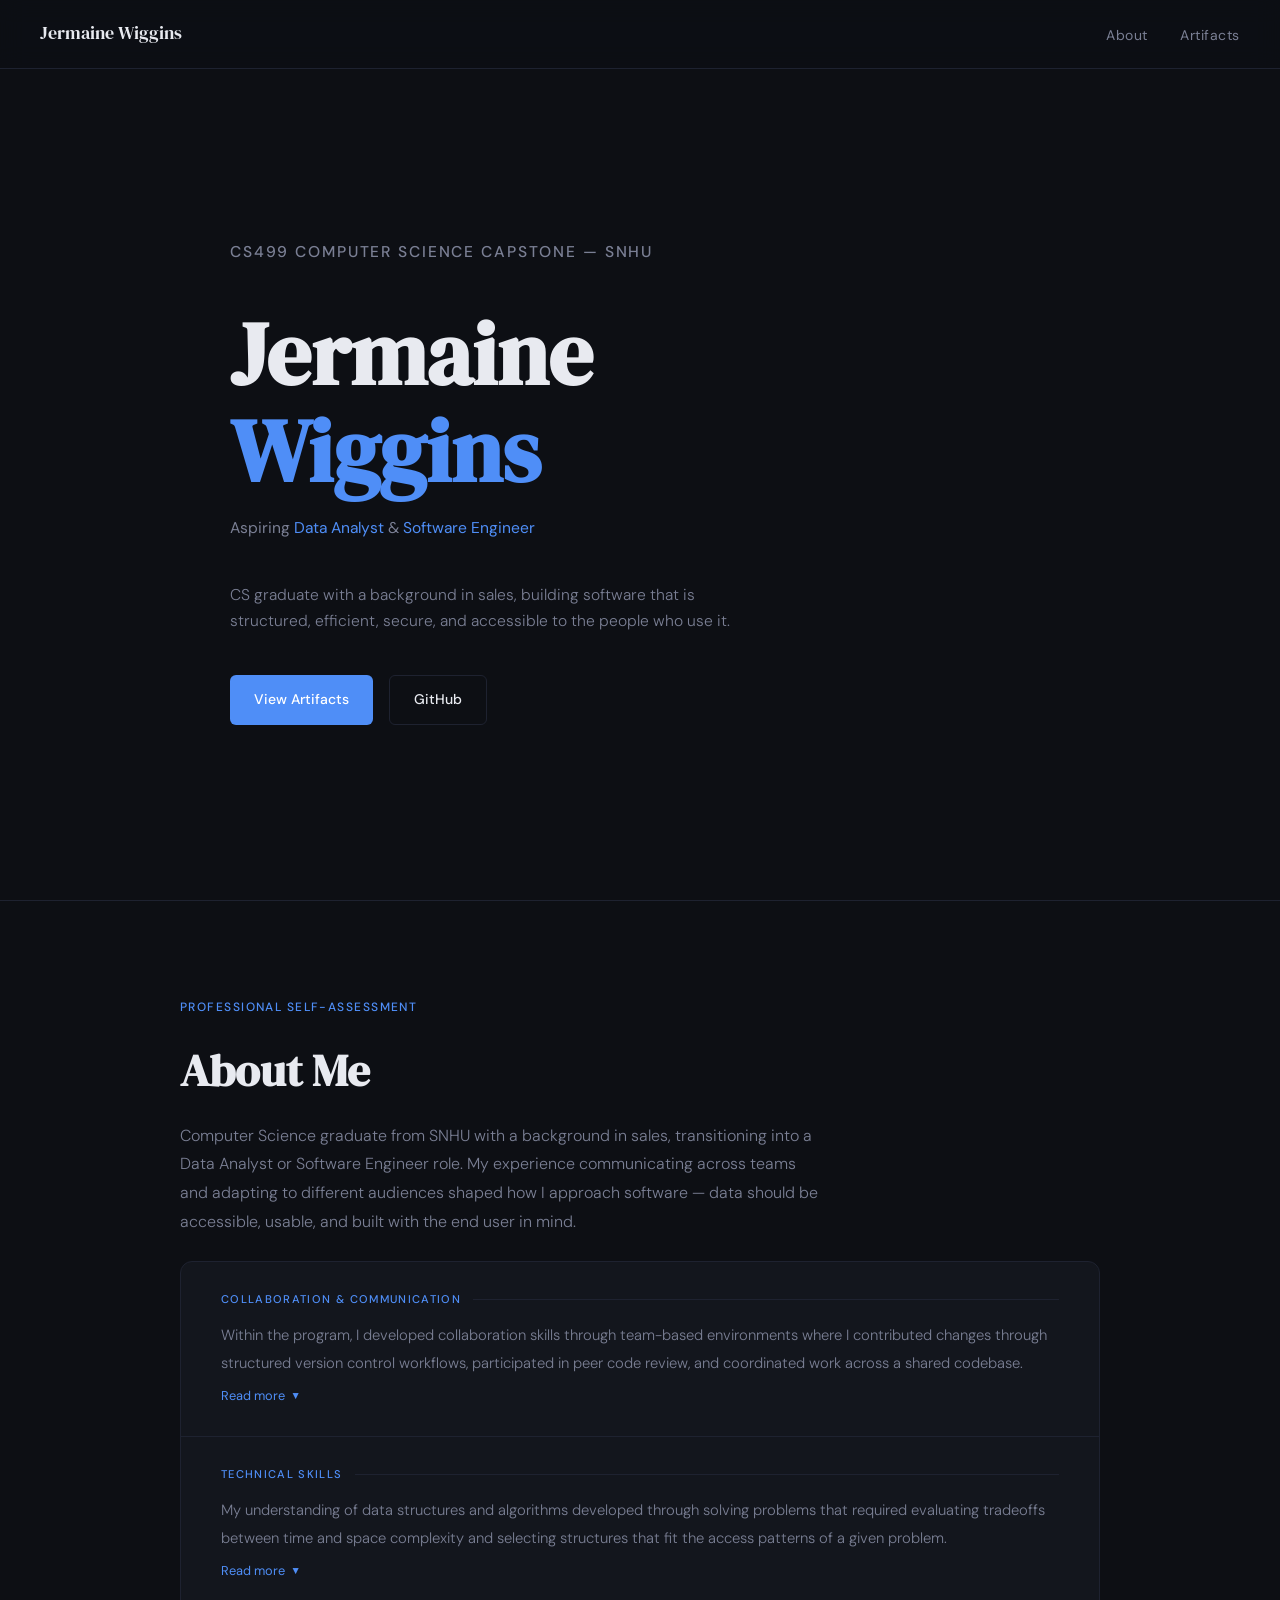
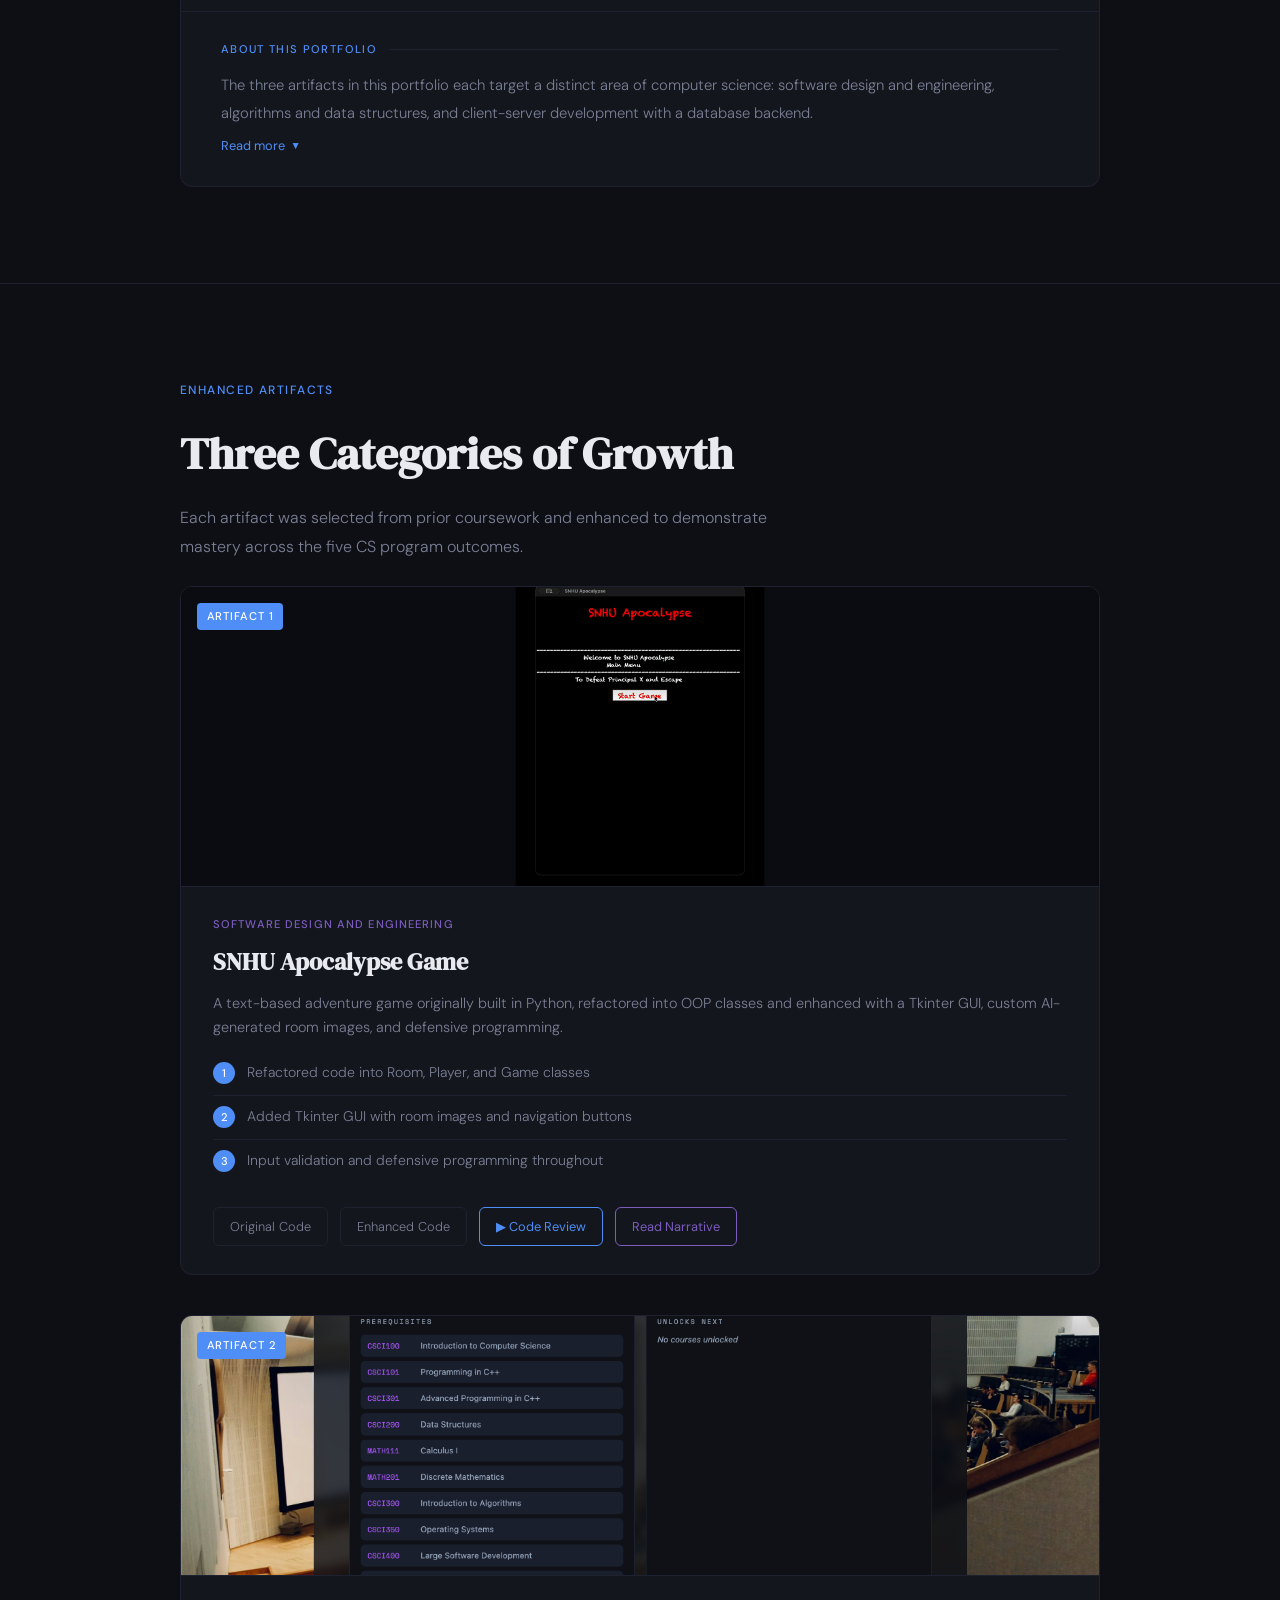
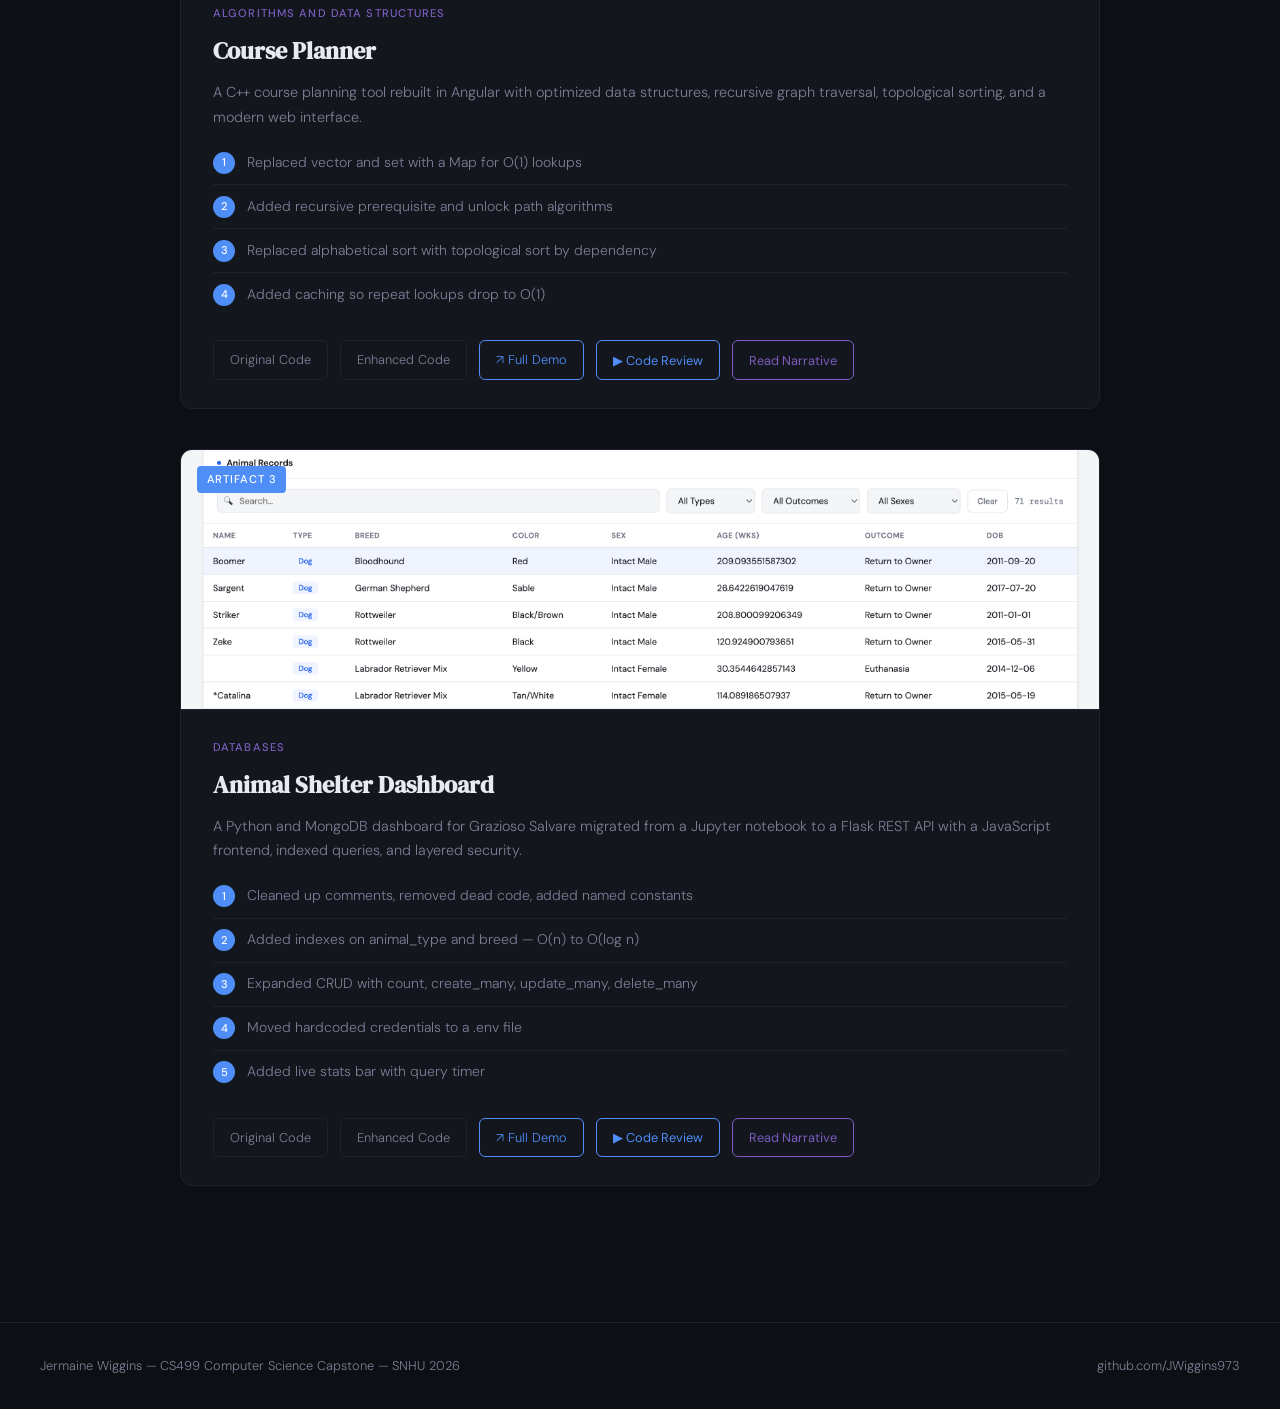
==== commit 174f592c: "Adjust artifact GIF size and narrative text styling" ====
--- a/docs/index.html
+++ b/docs/index.html
@@ -83,9 +83,9 @@
 
   <!-- ARTIFACT 1 -->
   <div class="artifact-card">
-    <div class="artifact-preview">
+    <div class="artifact-preview" style="height:300px;">
       <span class="artifact-badge">Artifact 1</span>
-      <img src="previews/Enhancement_One.gif" alt="SNHU Apocalypse Game gameplay">
+      <img src="previews/Enhancement_One.gif" alt="SNHU Apocalypse Game gameplay" class="gif-preview">
     </div>
     <div class="artifact-body">
       <p class="artifact-category">Software Design and Engineering</p>
@@ -389,7 +389,7 @@
     overlay.classList.add('open');
     document.body.style.overflow = 'hidden';
     const iframe = overlay.querySelector('iframe[data-src]');
-    if (iframe && !iframe.src) iframe.src = iframe.dataset.src;
+    if (iframe && !iframe.getAttribute('src')) iframe.src = iframe.dataset.src;
   }
 
   function closeModal(id) {
--- a/docs/css/styles.css
+++ b/docs/css/styles.css
@@ -84,6 +84,7 @@
 .artifact-card:hover { border-color: var(--accent); }
 .artifact-preview { width: 100%; height: 260px; background: #0a0c12; display: flex; align-items: center; justify-content: center; border-bottom: 1px solid var(--border); color: var(--muted); font-size: 0.875rem; position: relative; overflow: hidden; }
 .artifact-preview img { width: 100%; height: 100%; object-fit: cover; display: block; background: #0a0c12; }
+.artifact-preview img.gif-preview { object-fit: contain; transform: scale(1.1); transform-origin: center; }
 .artifact-demo { width: 100%; height: 340px; border-bottom: 1px solid var(--border); position: relative; background: var(--bg); }
 .artifact-demo iframe { width: 100%; height: 100%; border: none; display: block; }
 .artifact-badge { position: absolute; top: 1rem; left: 1rem; z-index: 2; background: var(--accent); color: #fff; font-size: 0.7rem; font-weight: 500; letter-spacing: 0.08em; text-transform: uppercase; padding: 0.25rem 0.6rem; border-radius: 4px; }
@@ -134,11 +135,11 @@
 .tab-content.active { display: block; }
 .narrative-section { margin-bottom: 2rem; }
 .narrative-section:last-child { margin-bottom: 0; }
-.narrative-section-title { font-family: var(--serif); font-size: 1rem; color: var(--accent2); margin-bottom: 0.85rem; display: flex; align-items: center; gap: 0.75rem; }
+.narrative-section-title { font-family: var(--serif); font-size: 1rem; color: #ffffff; font-weight: 700; margin-bottom: 0.85rem; display: flex; align-items: center; gap: 0.75rem; }
 .narrative-section-title::after { content: ''; flex: 1; height: 1px; background: var(--border); }
-.modal-body p { color: var(--muted); font-size: 0.875rem; line-height: 1.9; margin-bottom: 0.85rem; }
+.modal-body p { color: #b0b5c8; font-size: 0.875rem; line-height: 1.9; margin-bottom: 0.85rem; }
 .modal-body p:last-child { margin-bottom: 0; }
-.modal-body strong { color: var(--text); font-weight: 500; }
+.modal-body strong { color: #b0b5c8; font-weight: 400; }
 
 /* ─── FOOTER ─── */
 footer { border-top: 1px solid var(--border); padding: 2rem 2.5rem; display: flex; justify-content: space-between; align-items: center; color: var(--muted); font-size: 0.8rem; }
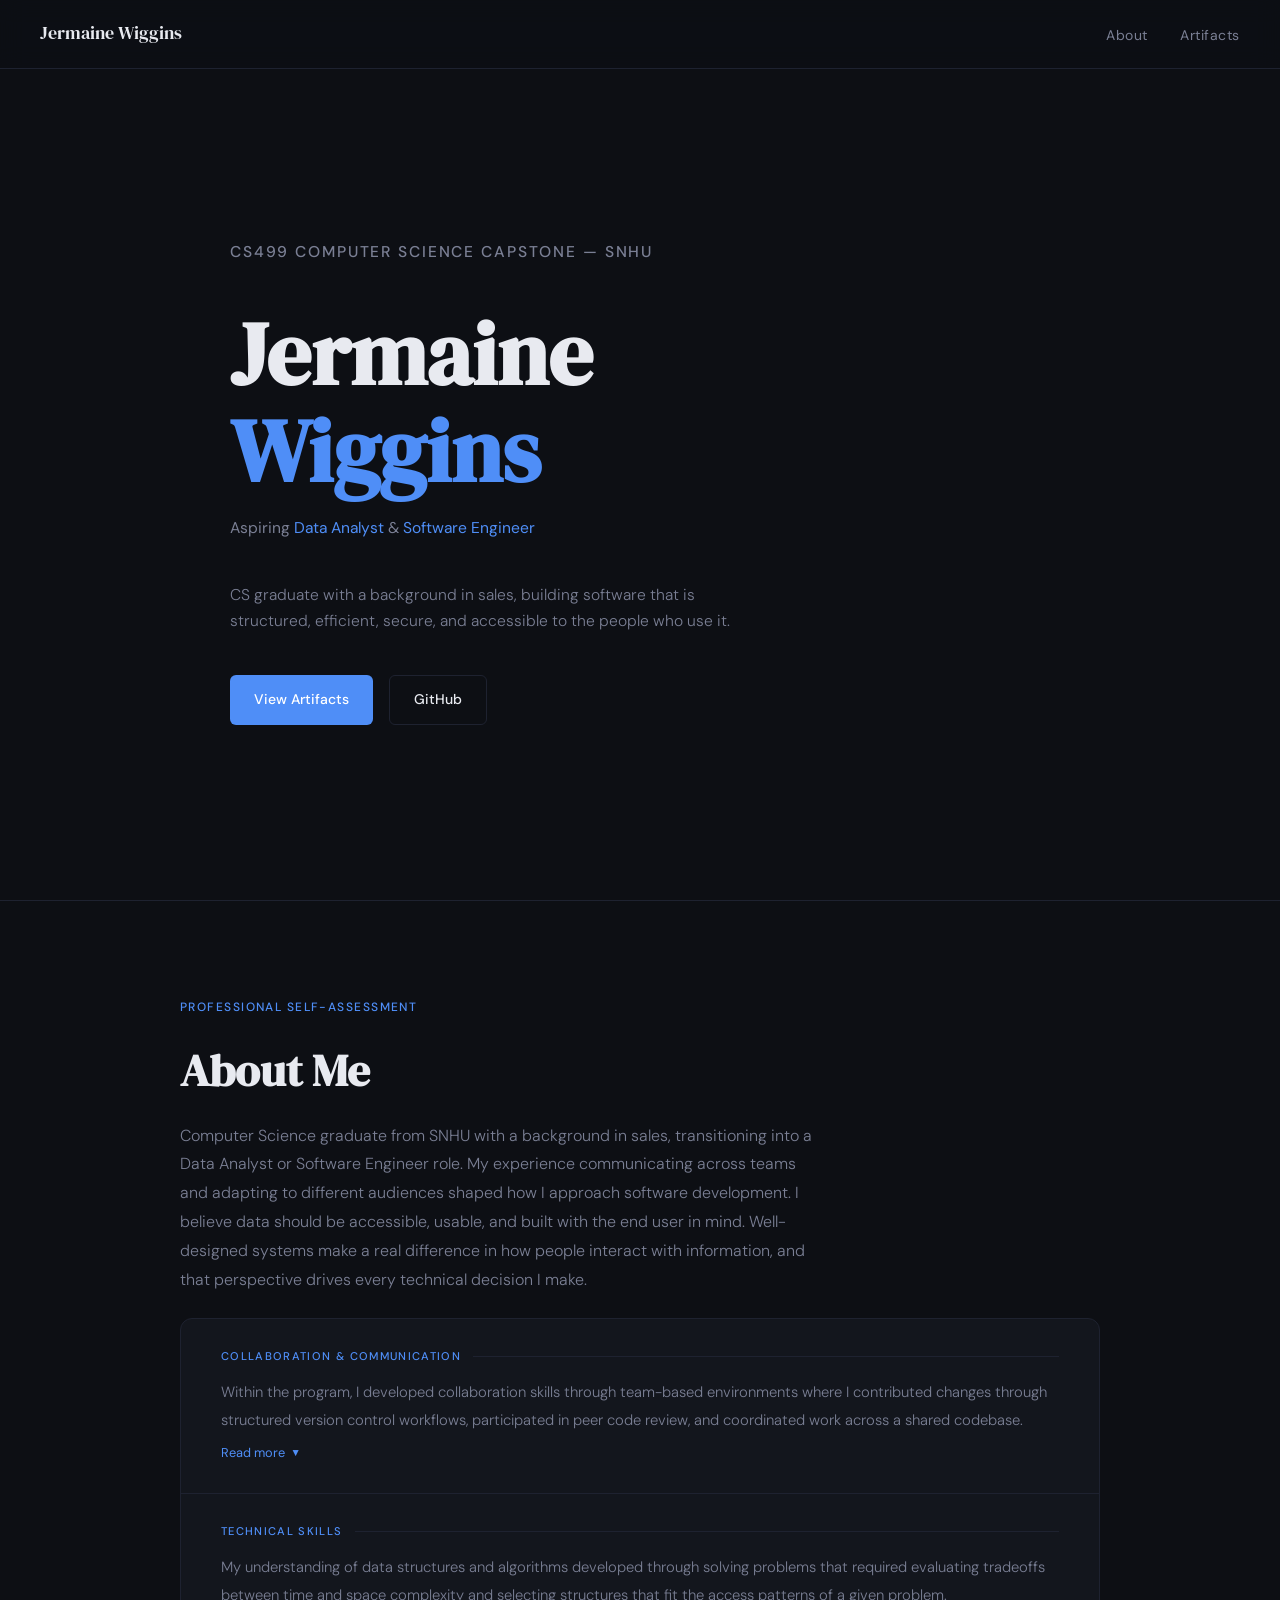
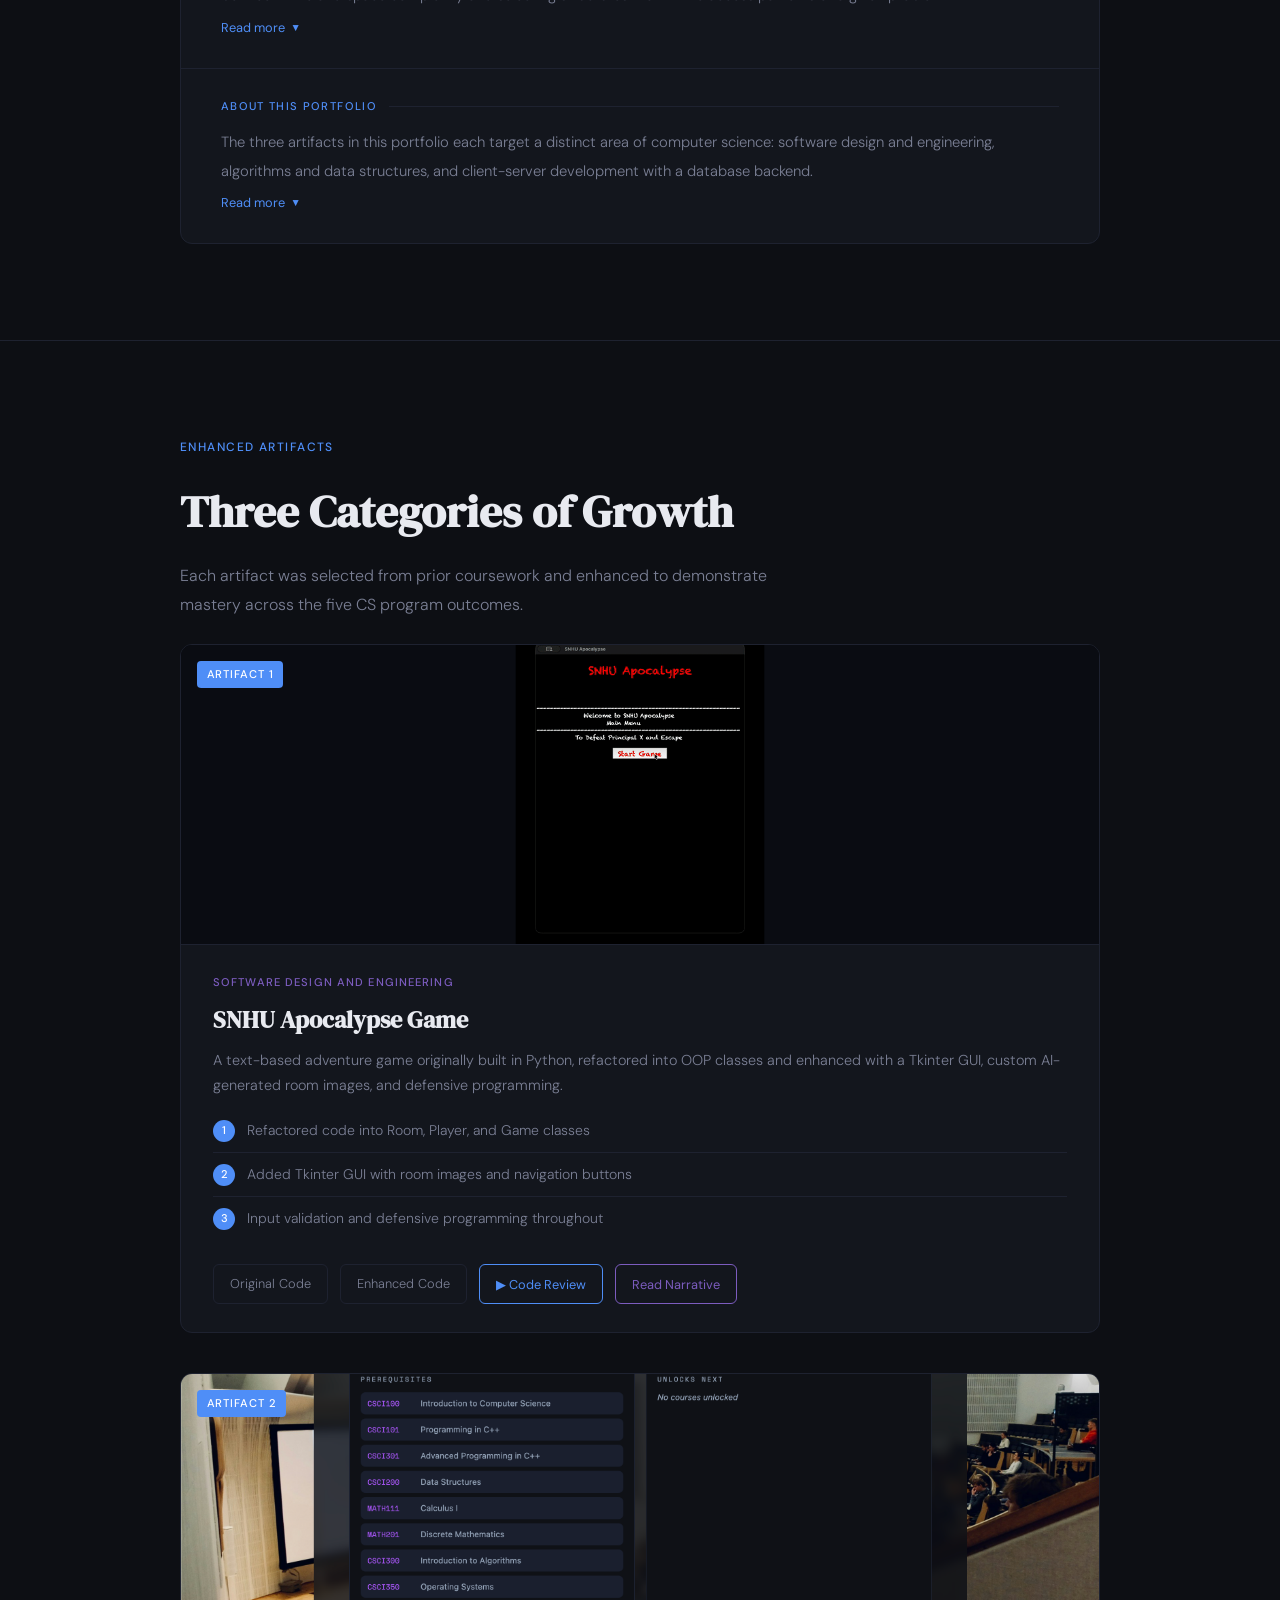
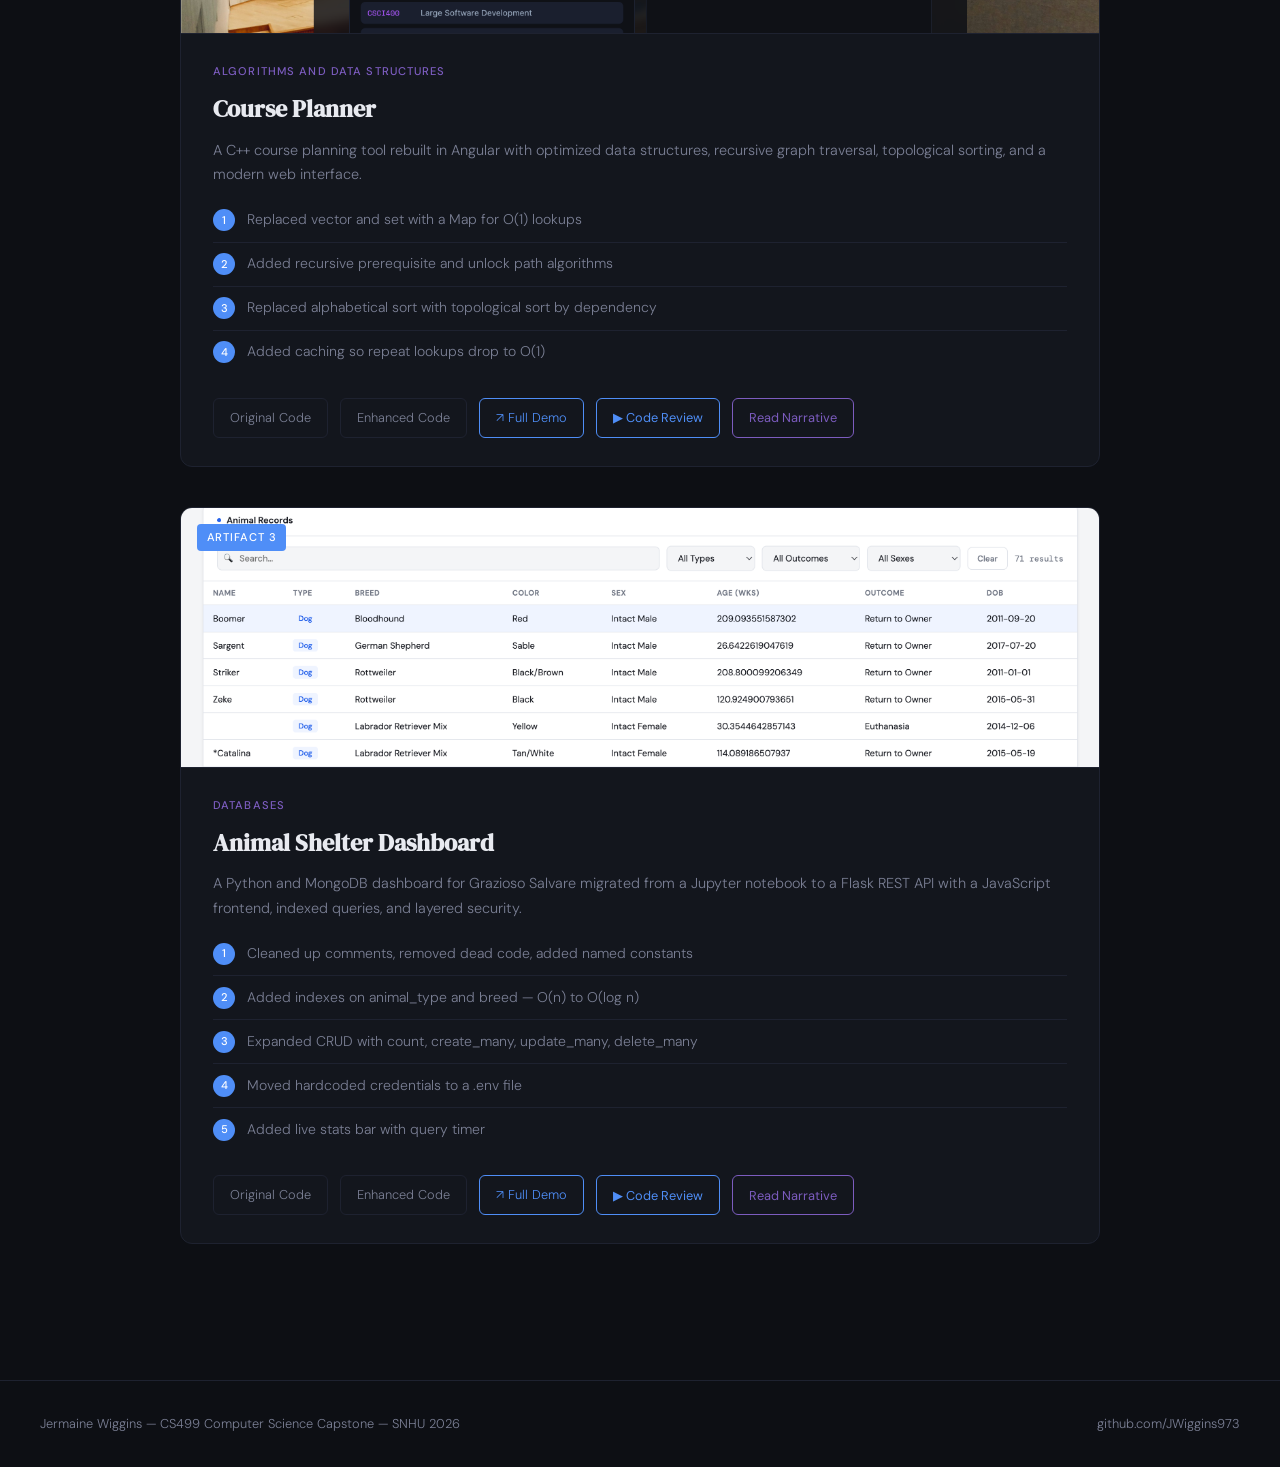
==== commit 8cbf6321: "Clean up codebase: extract JS, refactor CSS, fix variables, improve structure" ====
--- a/docs/index.html
+++ b/docs/index.html
@@ -9,7 +9,7 @@
 </head>
 <body>
 
-<!-- ─── NAV ─── -->
+<!-- NAV -->
 <nav>
   <a href="#" class="nav-name">Jermaine Wiggins</a>
   <ul class="nav-links">
@@ -18,7 +18,7 @@
   </ul>
 </nav>
 
-<!-- ─── HERO ─── -->
+<!-- HERO -->
 <div class="hero">
   <p class="hero-tag">CS499 Computer Science Capstone &mdash; SNHU</p>
   <h1>Jermaine<br><span>Wiggins</span></h1>
@@ -32,11 +32,11 @@
 
 <hr class="divider">
 
-<!-- ─── ABOUT ─── -->
+<!-- ABOUT -->
 <section id="about">
   <p class="section-label">Professional Self-Assessment</p>
   <h2 class="section-title">About Me</h2>
-  <p class="section-sub">Computer Science graduate from SNHU with a background in sales, transitioning into a Data Analyst or Software Engineer role. My experience communicating across teams and adapting to different audiences shaped how I approach software — data should be accessible, usable, and built with the end user in mind.</p>
+  <p class="section-sub">Computer Science graduate from SNHU with a background in sales, transitioning into a Data Analyst or Software Engineer role. My experience communicating across teams and adapting to different audiences shaped how I approach software development. I believe data should be accessible, usable, and built with the end user in mind. Well-designed systems make a real difference in how people interact with information, and that perspective drives every technical decision I make.</p>
 
   <div class="assessment-box">
 
@@ -75,7 +75,7 @@
 
 <hr class="divider">
 
-<!-- ─── ARTIFACTS ─── -->
+<!-- ARTIFACTS -->
 <section id="artifacts">
   <p class="section-label">Enhanced Artifacts</p>
   <h2 class="section-title">Three Categories of Growth</h2>
@@ -83,7 +83,7 @@
 
   <!-- ARTIFACT 1 -->
   <div class="artifact-card">
-    <div class="artifact-preview" style="height:300px;">
+    <div class="artifact-preview gif-container">
       <span class="artifact-badge">Artifact 1</span>
       <img src="previews/Enhancement_One.gif" alt="SNHU Apocalypse Game gameplay" class="gif-preview">
     </div>
@@ -160,13 +160,13 @@
 
 </section>
 
-<!-- ─── FOOTER ─── -->
+<!-- FOOTER -->
 <footer>
   <span>Jermaine Wiggins &mdash; CS499 Computer Science Capstone &mdash; SNHU 2026</span>
-  <a href="https://github.com/JWiggins973" style="color: var(--muted); text-decoration: none;" target="_blank">github.com/JWiggins973</a>
+  <a href="https://github.com/JWiggins973" class="footer-link" target="_blank">github.com/JWiggins973</a>
 </footer>
 
-<!-- ─── NARRATIVE MODAL 1 ─── -->
+<!-- NARRATIVE MODAL 1 -->
 <div class="modal-overlay" id="modal1" onclick="handleOverlayClick(event, 'modal1')">
   <div class="modal">
     <div class="modal-header">
@@ -190,20 +190,20 @@
         <div class="narrative-section">
           <p class="narrative-section-title">Why did I select it?</p>
           <p>I chose this artifact because it had clear room for improvement through better software design. The original code worked but it was all in one file with no organization, making it difficult to read, test, or expand. Refactoring it gave me the chance to show that I can take messy working code and turn it into something well-structured and professional.</p>
-          <p>The biggest design improvement was breaking the script into three classes. The <strong>Room class</strong> manages exits and items for a single room. The <strong>Player class</strong> tracks where the player is and what they have picked up. The <strong>Game class</strong> ties everything together, handling movement, item pickup, win and lose conditions, and game reset. This separation means each piece can be understood, changed, and tested on its own without affecting the others.</p>
-          <p>I replaced all raw strings in the code with <strong>StrEnum constants</strong> for directions, room names, and items. Instead of typing plain text like "Library" or "N" throughout the code, the program uses defined constants like RoomName.LIBRARY and Direction.NORTH. This catches typos and inconsistencies in the source code immediately rather than allowing them to cause silent bugs at runtime.</p>
+          <p>The biggest design improvement was breaking the script into three classes. The Room class manages exits and items for a single room. The Player class tracks where the player is and what they have picked up. The Game class ties everything together, handling movement, item pickup, win and lose conditions, and game reset. This separation means each piece can be understood, changed, and tested on its own without affecting the others.</p>
+          <p>I replaced all raw strings in the code with StrEnum constants for directions, room names, and items. Instead of typing plain text like "Library" or "N" throughout the code, the program uses defined constants like RoomName.LIBRARY and Direction.NORTH. This catches typos and inconsistencies in the source code immediately rather than allowing them to cause silent bugs at runtime.</p>
           <p>Defensive programming is built into the design in several places. The Player's move method checks whether a direction exists in the current room's exits before allowing movement and returns False if it does not. The get_inventory method returns a copy of the inventory list rather than the list itself, so nothing outside the Player class can accidentally modify the real inventory. The GUI takes this even further by only showing buttons for valid rooms, meaning the user cannot submit an invalid command through the interface.</p>
-          <p>On top of the class structure, I built a <strong>Tkinter GUI</strong> that replaces the console entirely. The player sees the current room, available exits as clickable buttons, an inventory display, and a pickup button that only appears when there is an item in the room. I wrote unit tests across all three classes covering movement between rooms, inventory management, win and lose conditions, invalid moves, and game reset. I also organized the source files into a proper Python package called snhu_apocalypse, added a .gitignore, and added a requirements.txt so anyone can install the project dependencies in one step.</p>
+          <p>On top of the class structure, I built a Tkinter GUI that replaces the console entirely. The player sees the current room, available exits as clickable buttons, an inventory display, and a pickup button that only appears when there is an item in the room. I wrote unit tests across all three classes covering movement between rooms, inventory management, win and lose conditions, invalid moves, and game reset. I also organized the source files into a proper Python package called snhu_apocalypse, added a .gitignore, and added a requirements.txt so anyone can install the project dependencies in one step.</p>
         </div>
       </div>
       <div class="tab-content" id="tab1-outcomes">
         <div class="narrative-section">
           <p class="narrative-section-title">All planned outcomes were fully met</p>
-          <p><strong>Outcome 1</strong> — Building environments that help diverse audiences make decisions was met by replacing typed console commands with a point-and-click GUI. The original version required the player to know exact text commands. The enhanced version uses simple buttons that anyone can understand regardless of technical background, making the game accessible to a much wider audience.</p>
-          <p><strong>Outcome 2</strong> — Delivering professional-quality communications that are technically sound was met by writing clean and readable code throughout. Every class and method has docstrings explaining what it does. Variable names are descriptive and consistent. The code is organized into a proper package structure with clear file separation, making it easy for another developer to read and understand.</p>
-          <p><strong>Outcome 3</strong> — Designing computing solutions using sound practices while managing design tradeoffs was met by refactoring the single procedural script into three classes that each handle one area of the game. Using StrEnum constants instead of raw strings and returning copies of internal data rather than direct references shows attention to proper software design practices.</p>
-          <p><strong>Outcome 4</strong> — Using well-founded techniques and tools to deliver solutions that provide real value was met by building the Tkinter GUI using a standard Python library, writing unit tests to verify the game logic, and organizing the project with a .gitignore and requirements.txt. These are standard industry practices that make the project reliable, portable, and maintainable.</p>
-          <p><strong>Outcome 5</strong> — Developing a security mindset that anticipates problems and prevents them through design was met through defensive programming throughout the codebase. The move method validates direction input before acting on it. The inventory is returned as a copy so outside code cannot tamper with the real data. StrEnum constants prevent invalid values from being introduced in the source code. The GUI only displays valid options, removing the possibility of bad input at the interface level.</p>
+          <p>Outcome 1 — Building environments that help diverse audiences make decisions was met by replacing typed console commands with a point-and-click GUI. The original version required the player to know exact text commands. The enhanced version uses simple buttons that anyone can understand regardless of technical background, making the game accessible to a much wider audience.</p>
+          <p>Outcome 2 — Delivering professional-quality communications that are technically sound was met by writing clean and readable code throughout. Every class and method has docstrings explaining what it does. Variable names are descriptive and consistent. The code is organized into a proper package structure with clear file separation, making it easy for another developer to read and understand.</p>
+          <p>Outcome 3 — Designing computing solutions using sound practices while managing design tradeoffs was met by refactoring the single procedural script into three classes that each handle one area of the game. Using StrEnum constants instead of raw strings and returning copies of internal data rather than direct references shows attention to proper software design practices.</p>
+          <p>Outcome 4 — Using well-founded techniques and tools to deliver solutions that provide real value was met by building the Tkinter GUI using a standard Python library, writing unit tests to verify the game logic, and organizing the project with a .gitignore and requirements.txt. These are standard industry practices that make the project reliable, portable, and maintainable.</p>
+          <p>Outcome 5 — Developing a security mindset that anticipates problems and prevents them through design was met through defensive programming throughout the codebase. The move method validates direction input before acting on it. The inventory is returned as a copy so outside code cannot tamper with the real data. StrEnum constants prevent invalid values from being introduced in the source code. The GUI only displays valid options, removing the possibility of bad input at the interface level.</p>
         </div>
       </div>
       <div class="tab-content" id="tab1-reflection">
@@ -218,7 +218,7 @@
   </div>
 </div>
 
-<!-- ─── NARRATIVE MODAL 2 ─── -->
+<!-- NARRATIVE MODAL 2 -->
 <div class="modal-overlay" id="modal2" onclick="handleOverlayClick(event, 'modal2')">
   <div class="modal">
     <div class="modal-header">
@@ -241,33 +241,33 @@
         </div>
         <div class="narrative-section">
           <p class="narrative-section-title">Why did I select it?</p>
-          <p>I selected this artifact because the original implementation had clear room for improvement. Course lookups required scanning the entire vector at <strong>O(n)</strong>, prerequisite validation used a set at <strong>O(log n)</strong>, and an alphabetical quicksort ran at <strong>O(n log n)</strong> on every print request. There was no multi-level prerequisite traversal and no way to see what completing a course unlocks.</p>
-          <p>My goal was to push query times as close to O(1) as possible by restructuring the system around in-memory data structures. I replaced the vector and set with a single <strong>Map</strong> that brings all course lookups to amortized O(1). The alphabetical quicksort was replaced with a <strong>topological sort</strong> that runs once at startup at O(V + E), producing a single pre-computed list where every course appears after its prerequisites.</p>
-          <p>I built a <strong>recursive prerequisite chain</strong> using depth-first search that traverses prerequisite relationships in the Map at O(V + E) on the first click and returns every ancestor in dependency order. I added caching to store results and drop repeat lookups to O(1). The unlock path was fixed by building a <strong>reverse adjacency map</strong> during the same load step that populates the main Map, so dependents are already stored and each lookup runs at O(1) without needing to scan the full catalog.</p>
-          <p>On the security side I added a <strong>Content Security Policy</strong> to reduce the cross-site scripting attack surface, whitelisted all external resources, and used Angular's @Input({ required: true }) to enforce required data at compile time. The application was rebuilt from C++ into an Angular web application with color-coded course cards, real-time search with debounce, and a visual prerequisite chain. I also wrote unit tests covering lookups, chains, filtering, and topological ordering.</p>
+          <p>I selected this artifact because the original implementation had clear room for improvement. Course lookups required scanning the entire vector at O(n), prerequisite validation used a set at O(log n), and an alphabetical quicksort ran at O(n log n) on every print request. There was no multi-level prerequisite traversal and no way to see what completing a course unlocks.</p>
+          <p>My goal was to push query times as close to O(1) as possible by restructuring the system around in-memory data structures. I replaced the vector and set with a single Map that brings all course lookups to amortized O(1). The alphabetical quicksort was replaced with a topological sort that runs once at startup at O(V + E), producing a single pre-computed list where every course appears after its prerequisites.</p>
+          <p>I built a recursive prerequisite chain using depth-first search that traverses prerequisite relationships in the Map at O(V + E) on the first click and returns every ancestor in dependency order. I added caching to store results and drop repeat lookups to O(1). The unlock path was fixed by building a reverse adjacency map during the same load step that populates the main Map, so dependents are already stored and each lookup runs at O(1) without needing to scan the full catalog.</p>
+          <p>On the security side I added a Content Security Policy to reduce the cross-site scripting attack surface, whitelisted all external resources, and used Angular's @Input({ required: true }) to enforce required data at compile time. The application was rebuilt from C++ into an Angular web application with color-coded course cards, real-time search with debounce, and a visual prerequisite chain. I also wrote unit tests covering lookups, chains, filtering, and topological ordering.</p>
         </div>
       </div>
       <div class="tab-content" id="tab2-outcomes">
         <div class="narrative-section">
           <p class="narrative-section-title">All planned outcomes were fully met</p>
-          <p><strong>Outcome 2</strong> — Delivering professional-quality communications that are technically sound was achieved by writing well-documented TypeScript code with clear method names, consistent formatting, and a component structure that separates the search, card display, and detail views into their own files.</p>
-          <p><strong>Outcome 3</strong> — Designing computing solutions using algorithmic principles while managing design tradeoffs was achieved in several ways. Replacing the vector and set with a Map improved lookup time from O(n) to amortized O(1) at the cost of higher memory for the hash structure. The topological sort replaced an alphabetical sort with an algorithm that solves the actual dependency problem at O(V + E) instead of O(n log n). The caching layer trades memory for eliminating redundant O(V + E) recursive traversals on repeat clicks.</p>
-          <p><strong>Outcome 4</strong> — Using well-founded techniques and tools to implement solutions that deliver real value was achieved by rebuilding the application in Angular 21 with recursive graph traversal algorithms that make the planner genuinely useful for course planning. Unit tests verify correctness across all service methods. The caching optimization was not part of the original plan but was added after recognizing inefficiency during code review.</p>
-          <p><strong>Outcome 5</strong> — Developing a security mindset that anticipates vulnerabilities was achieved by adding a Content Security Policy that restricts what the browser can load and reduces the cross-site scripting attack surface. All external resources are explicitly whitelisted. The .gitignore prevents sensitive files and build artifacts from being committed to version control. Angular's @Input({ required: true }) enforces required data at compile time, eliminating a category of runtime errors from missing inputs.</p>
+          <p>Outcome 2 — Delivering professional-quality communications that are technically sound was achieved by writing well-documented TypeScript code with clear method names, consistent formatting, and a component structure that separates the search, card display, and detail views into their own files.</p>
+          <p>Outcome 3 — Designing computing solutions using algorithmic principles while managing design tradeoffs was achieved in several ways. Replacing the vector and set with a Map improved lookup time from O(n) to amortized O(1) at the cost of higher memory for the hash structure. The topological sort replaced an alphabetical sort with an algorithm that solves the actual dependency problem at O(V + E) instead of O(n log n). The caching layer trades memory for eliminating redundant O(V + E) recursive traversals on repeat clicks.</p>
+          <p>Outcome 4 — Using well-founded techniques and tools to implement solutions that deliver real value was achieved by rebuilding the application in Angular 21 with recursive graph traversal algorithms that make the planner genuinely useful for course planning. Unit tests verify correctness across all service methods. The caching optimization was not part of the original plan but was added after recognizing inefficiency during code review.</p>
+          <p>Outcome 5 — Developing a security mindset that anticipates vulnerabilities was achieved by adding a Content Security Policy that restricts what the browser can load and reduces the cross-site scripting attack surface. All external resources are explicitly whitelisted. The .gitignore prevents sensitive files and build artifacts from being committed to version control. Angular's @Input({ required: true }) enforces required data at compile time, eliminating a category of runtime errors from missing inputs.</p>
         </div>
       </div>
       <div class="tab-content" id="tab2-reflection">
         <div class="narrative-section">
           <p class="narrative-section-title">What did I learn?</p>
           <p>The most difficult part was getting the recursive algorithms to produce correct results. On my first iteration the prerequisite chain displayed backwards because the recursion was appending courses in the wrong order. The unlock path had a similar issue where it recursively returned the entire downstream tree instead of just direct dependents. Fixing these bugs taught me the difference between code that runs and code that produces the right output. Building the reverse adjacency map to fix the unlock path also taught me when to fix a bug with a better data structure rather than just patching the logic. Once the algorithms were correct I added caching after spotting redundant traversals during code review. That progression from working to correct to optimized showed me that the first solution is rarely the final one.</p>
-          <p>Getting the development environment running was also a significant challenge. Angular 21 requires Node 18 or higher, but my system was running Node 10.23.0, which had been end-of-life since 2021. This caused syntax errors, missing platform binaries, and failed installs. I resolved this by switching to Node 20 through nvm. During package resolution, installing angular-cli-ghpages accidentally removed tslib, which broke every TypeScript file in the project. I fixed this by reinstalling the dependency. For deployment, I set up a <strong>GitHub Actions workflow</strong> that builds on Ubuntu with Node 22 and deploys to GitHub Pages automatically on every push.</p>
-        </div>
-      </div>
-    </div>
-  </div>
-</div>
-
-<!-- ─── NARRATIVE MODAL 3 ─── -->
+          <p>Getting the development environment running was also a significant challenge. Angular 21 requires Node 18 or higher, but my system was running Node 10.23.0, which had been end-of-life since 2021. This caused syntax errors, missing platform binaries, and failed installs. I resolved this by switching to Node 20 through nvm. During package resolution, installing angular-cli-ghpages accidentally removed tslib, which broke every TypeScript file in the project. I fixed this by reinstalling the dependency. For deployment, I set up a GitHub Actions workflow that builds on Ubuntu with Node 22 and deploys to GitHub Pages automatically on every push.</p>
+        </div>
+      </div>
+    </div>
+  </div>
+</div>
+
+<!-- NARRATIVE MODAL 3 -->
 <div class="modal-overlay" id="modal3" onclick="handleOverlayClick(event, 'modal3')">
   <div class="modal">
     <div class="modal-header">
@@ -291,25 +291,25 @@
         <div class="narrative-section">
           <p class="narrative-section-title">Why did I select it?</p>
           <p>I chose this artifact because it combines a database layer, backend module, frontend interface, and security considerations all in one project. The base code was provided as part of the coursework, so getting it to run required reading and understanding someone else's codebase, troubleshooting a broken environment, and tracing authentication errors across a Docker container and local Python environment before I could improve it. This is closer to real-world production work where developers inherit existing codebases and build on top of them rather than starting from scratch.</p>
-          <p>On the database side, I added <strong>indexes on animal_type and breed</strong> to improve query performance from O(n) full collection scans to O(log n) using MongoDB's B-tree structure. Without indexes every query checks every document in the collection sequentially. With indexes MongoDB maintains a sorted tree that lets it skip directly to matching records. I also added a compound index on both fields together so queries that filter by animal type and breed simultaneously can resolve through a single index lookup. I expanded the CRUD module from four methods to eight by adding count, create_many, update_many, and delete_many to handle real-world batch operations.</p>
-          <p>On the architecture side, I migrated from a Dash-based Jupyter notebook to a <strong>Flask REST API with a vanilla JavaScript frontend</strong>. The original had frontend and backend mixed in one file. The new version routes requests through a service layer that is the only code that touches the database through the CRUD module. Config.js is the only file that changes between projects, and the rest of the code is split into focused modules for table rendering, filtering, mapping, charting, forms, and API communication.</p>
-          <p>I addressed security by moving hardcoded credentials into a <strong>.env file</strong>, adding query sanitization through an allowlist that strips unauthorized fields before they reach the database, restricting browser origins through CORS, and checking that required fields are present before inserting records.</p>
+          <p>On the database side, I added indexes on animal_type and breed to improve query performance from O(n) full collection scans to O(log n) using MongoDB's B-tree structure. Without indexes every query checks every document in the collection sequentially. With indexes MongoDB maintains a sorted tree that lets it skip directly to matching records. I also added a compound index on both fields together so queries that filter by animal type and breed simultaneously can resolve through a single index lookup. I expanded the CRUD module from four methods to eight by adding count, create_many, update_many, and delete_many to handle real-world batch operations.</p>
+          <p>On the architecture side, I migrated from a Dash-based Jupyter notebook to a Flask REST API with a vanilla JavaScript frontend. The original had frontend and backend mixed in one file. The new version routes requests through a service layer that is the only code that touches the database through the CRUD module. Config.js is the only file that changes between projects, and the rest of the code is split into focused modules for table rendering, filtering, mapping, charting, forms, and API communication.</p>
+          <p>I addressed security by moving hardcoded credentials into a .env file, adding query sanitization through an allowlist that strips unauthorized fields before they reach the database, restricting browser origins through CORS, and checking that required fields are present before inserting records.</p>
         </div>
       </div>
       <div class="tab-content" id="tab3-outcomes">
         <div class="narrative-section">
           <p class="narrative-section-title">All five outcomes were fully met</p>
-          <p><strong>Outcome 1</strong> — Building collaborative environments that enable diverse audiences to support organizational decision making was met by designing the dashboard so that non-technical stakeholders like rescue coordinators and shelter managers can interact with the data through filters, charts, and maps rather than writing database queries. The reusable dashboard engine also supports collaboration by making it easy for other developers to adapt the same framework for different projects by editing a single configuration file.</p>
-          <p><strong>Outcome 2</strong> — Delivering professional-quality communications that are technically sound was met by cleaning up the codebase, removing dead code, writing clear comments, and organizing the project into separate backend and frontend modules. The code is structured so that another developer could read through any single file and understand its purpose without needing to reference other files.</p>
-          <p><strong>Outcome 3</strong> — Designing computing solutions using algorithmic principles while managing design tradeoffs was met by adding database indexes. The tradeoff is that indexes use additional disk space and slightly slow down write operations because the index must be updated on every insert or delete. Since this application reads far more often than it writes, the improvement from O(n) full collection scans to O(log n) indexed lookups is well worth the cost.</p>
-          <p><strong>Outcome 4</strong> — Using well-founded techniques and tools to implement solutions that deliver real value was met by expanding the CRUD module with methods that handle real-world batch operations, building a dedicated test file to verify all methods work correctly, migrating from a notebook-based Dash application to a proper Flask REST API, and designing a reusable frontend engine that can be configured for different datasets without rewriting code.</p>
-          <p><strong>Outcome 5</strong> — Developing a security mindset that anticipates vulnerabilities and ensures privacy of data was met through multiple layers of protection. Moving credentials to environment variables prevents sensitive information from being exposed in source code or version control. Query sanitization with an allowlist reduces the injection attack surface by stripping unauthorized fields before they reach the database. CORS restrictions limit which browser origins can make API requests. Required field validation checks that expected fields are present before inserting records.</p>
+          <p>Outcome 1 — Building collaborative environments that enable diverse audiences to support organizational decision making was met by designing the dashboard so that non-technical stakeholders like rescue coordinators and shelter managers can interact with the data through filters, charts, and maps rather than writing database queries. The reusable dashboard engine also supports collaboration by making it easy for other developers to adapt the same framework for different projects by editing a single configuration file.</p>
+          <p>Outcome 2 — Delivering professional-quality communications that are technically sound was met by cleaning up the codebase, removing dead code, writing clear comments, and organizing the project into separate backend and frontend modules. The code is structured so that another developer could read through any single file and understand its purpose without needing to reference other files.</p>
+          <p>Outcome 3 — Designing computing solutions using algorithmic principles while managing design tradeoffs was met by adding database indexes. The tradeoff is that indexes use additional disk space and slightly slow down write operations because the index must be updated on every insert or delete. Since this application reads far more often than it writes, the improvement from O(n) full collection scans to O(log n) indexed lookups is well worth the cost.</p>
+          <p>Outcome 4 — Using well-founded techniques and tools to implement solutions that deliver real value was met by expanding the CRUD module with methods that handle real-world batch operations, building a dedicated test file to verify all methods work correctly, migrating from a notebook-based Dash application to a proper Flask REST API, and designing a reusable frontend engine that can be configured for different datasets without rewriting code.</p>
+          <p>Outcome 5 — Developing a security mindset that anticipates vulnerabilities and ensures privacy of data was met through multiple layers of protection. Moving credentials to environment variables prevents sensitive information from being exposed in source code or version control. Query sanitization with an allowlist reduces the injection attack surface by stripping unauthorized fields before they reach the database. CORS restrictions limit which browser origins can make API requests. Required field validation checks that expected fields are present before inserting records.</p>
         </div>
       </div>
       <div class="tab-content" id="tab3-reflection">
         <div class="narrative-section">
           <p class="narrative-section-title">What did I learn?</p>
-          <p>The biggest challenge had nothing to do with the code itself. Getting the environment set up in VS Code took significant troubleshooting. The original project ran inside a Docker container using Jupyter notebook, which meant MongoDB authentication was handled internally. When I moved to VS Code I was connecting from outside the container for the first time and kept getting authentication errors. I eventually figured out that I needed to add <strong>authSource=admin</strong> to the connection string to tell PyMongo where the user account was stored. That was frustrating but it taught me how MongoDB handles authentication differently depending on where the connection comes from.</p>
+          <p>The biggest challenge had nothing to do with the code itself. Getting the environment set up in VS Code took significant troubleshooting. The original project ran inside a Docker container using Jupyter notebook, which meant MongoDB authentication was handled internally. When I moved to VS Code I was connecting from outside the container for the first time and kept getting authentication errors. I eventually figured out that I needed to add authSource=admin to the connection string to tell PyMongo where the user account was stored. That was frustrating but it taught me how MongoDB handles authentication differently depending on where the connection comes from.</p>
           <p>Another challenge was that the original project was a Jupyter notebook file which cannot be run directly with Python. Converting it to a standard .py file made it easier to run from the terminal, manage with version control, and work with in VS Code like any other Python project.</p>
           <p>I learned how to properly structure a Python project with environment variables, how database indexing works at a deeper level with B-tree structures, and how to expand an existing module without breaking what was already working. Building the reusable dashboard engine taught me how to think about separation between configuration and logic. By isolating everything project-specific into config.js I created something I can use again on future projects without rewriting the core code. That kind of reusability is something I had not prioritized before, and it changed how I think about building software.</p>
         </div>
@@ -318,7 +318,7 @@
   </div>
 </div>
 
-<!-- ─── REVIEW MODAL 1 ─── -->
+<!-- REVIEW MODAL 1 -->
 <div class="modal-overlay" id="review-modal1" onclick="handleOverlayClick(event, 'review-modal1')">
   <div class="modal">
     <div class="modal-header">
@@ -336,7 +336,7 @@
   </div>
 </div>
 
-<!-- ─── REVIEW MODAL 2 ─── -->
+<!-- REVIEW MODAL 2 -->
 <div class="modal-overlay" id="review-modal2" onclick="handleOverlayClick(event, 'review-modal2')">
   <div class="modal">
     <div class="modal-header">
@@ -354,7 +354,7 @@
   </div>
 </div>
 
-<!-- ─── REVIEW MODAL 3 ─── -->
+<!-- REVIEW MODAL 3 -->
 <div class="modal-overlay" id="review-modal3" onclick="handleOverlayClick(event, 'review-modal3')">
   <div class="modal">
     <div class="modal-header">
@@ -372,61 +372,8 @@
   </div>
 </div>
 
-<!-- ─── JAVASCRIPT ─── -->
-<script>
-  function toggleReadMore(btn, id) {
-    const full = document.getElementById(id);
-    const preview = btn.previousElementSibling.previousElementSibling;
-    const isOpen = full.classList.contains('open');
-    full.classList.toggle('open', !isOpen);
-    btn.classList.toggle('open', !isOpen);
-    btn.childNodes[0].textContent = isOpen ? 'Read more ' : 'Read less ';
-    preview.style.display = isOpen ? '' : 'none';
-  }
-
-  function openModal(id) {
-    const overlay = document.getElementById(id);
-    overlay.classList.add('open');
-    document.body.style.overflow = 'hidden';
-    const iframe = overlay.querySelector('iframe[data-src]');
-    if (iframe && !iframe.getAttribute('src')) iframe.src = iframe.dataset.src;
-  }
-
-  function closeModal(id) {
-    document.getElementById(id).classList.remove('open');
-    document.body.style.overflow = '';
-  }
-
-  function closeReviewModal(id) {
-    const overlay = document.getElementById(id);
-    overlay.classList.remove('open');
-    document.body.style.overflow = '';
-    const iframe = overlay.querySelector('iframe[data-src]');
-    if (iframe) iframe.src = '';
-  }
-
-  function handleOverlayClick(e, id) {
-    if (e.target === document.getElementById(id)) {
-      id.startsWith('review-modal') ? closeReviewModal(id) : closeModal(id);
-    }
-  }
-
-  function switchTab(btn, tabId) {
-    const modal = btn.closest('.modal');
-    modal.querySelectorAll('.modal-tab').forEach(t => t.classList.remove('active'));
-    modal.querySelectorAll('.tab-content').forEach(t => t.classList.remove('active'));
-    btn.classList.add('active');
-    document.getElementById(tabId).classList.add('active');
-  }
-
-  document.addEventListener('keydown', e => {
-    if (e.key === 'Escape') {
-      document.querySelectorAll('.modal-overlay.open').forEach(m => {
-        m.id.startsWith('review-modal') ? closeReviewModal(m.id) : closeModal(m.id);
-      });
-    }
-  });
-</script>
+<!-- JAVASCRIPT -->
+<script src="js/main.js"></script>
 
 </body>
 </html>
--- a/docs/css/styles.css
+++ b/docs/css/styles.css
@@ -1,155 +1,556 @@
-*, *::before, *::after { box-sizing: border-box; margin: 0; padding: 0; }
-
+*, *::before, *::after {
+  box-sizing: border-box;
+  margin: 0;
+  padding: 0;
+}
+
+/* VARIABLES */
 :root {
-  --bg: #0d0f14;
-  --surface: #13161d;
-  --border: #1e2230;
-  --accent: #4f8ef7;
-  --accent2: #7c5cbf;
-  --text: #e8eaf0;
-  --muted: #7a7f94;
-  --serif: 'DM Serif Display', serif;
-  --sans: 'DM Sans', sans-serif;
-}
-
-html { scroll-behavior: smooth; }
+  --bg:           #0d0f14;
+  --bg-deep:      #0a0c12;
+  --surface:      #13161d;
+  --modal-bg:     #0f1219;
+  --overlay-bg:   rgba(7, 9, 14, 0.92);
+  --border:       #1e2230;
+  --accent:       #4f8ef7;
+  --accent-hover: #6b9ef8;
+  --accent2:      #7c5cbf;
+  --text:         #e8eaf0;
+  --text-body:    #b0b5c8;
+  --muted:        #7a7f94;
+  --white:        #fff;
+  --nav-bg:       rgba(13, 15, 20, 0.90);
+  --serif:        'DM Serif Display', serif;
+  --sans:         'DM Sans', sans-serif;
+}
+
+/* BASE */
+html {
+  scroll-behavior: smooth;
+}
 
 body {
-  background: var(--bg);
-  color: var(--text);
+  background:  var(--bg);
+  color:       var(--text);
   font-family: var(--sans);
   font-weight: 300;
   line-height: 1.7;
-  font-size: 16px;
-}
-
-/* ─── NAV ─── */
+  font-size:   16px;
+}
+
+/* NAV */
 nav {
-  position: fixed; top: 0; left: 0; right: 0; z-index: 100;
-  display: flex; justify-content: space-between; align-items: center;
-  padding: 1.2rem 2.5rem;
-  background: rgba(13,15,20,0.90);
+  position:        fixed;
+  top: 0; left: 0; right: 0;
+  z-index:         100;
+  display:         flex;
+  justify-content: space-between;
+  align-items:     center;
+  padding:         1.2rem 2.5rem;
+  background:      var(--nav-bg);
   backdrop-filter: blur(12px);
+  border-bottom:   1px solid var(--border);
+}
+
+.nav-name {
+  font-family:     var(--serif);
+  font-size:       1.1rem;
+  color:           var(--text);
+  text-decoration: none;
+}
+
+.nav-links {
+  display:    flex;
+  gap:        2rem;
+  list-style: none;
+}
+
+.nav-links a {
+  color:           var(--muted);
+  text-decoration: none;
+  font-size:       0.875rem;
+  font-weight:     400;
+  letter-spacing:  0.04em;
+  transition:      color 0.2s;
+}
+
+.nav-links a:hover {
+  color: var(--text);
+}
+
+/* HERO */
+.hero {
+  min-height:     100vh;
+  display:        flex;
+  flex-direction: column;
+  justify-content: center;
+  padding:        8rem 2.5rem 4rem;
+  max-width:      900px;
+  margin:         0 auto;
+}
+
+.hero-tag {
+  font-size:      0.75rem;
+  font-weight:    500;
+  letter-spacing: 0.12em;
+  text-transform: uppercase;
+  color:          var(--accent);
+  margin-bottom:  1.5rem;
+}
+
+.hero h1 {
+  font-family:   var(--serif);
+  font-size:     clamp(3rem, 8vw, 5.5rem);
+  line-height:   1.1;
+  margin-bottom: 1rem;
+  color:         var(--text);
+}
+
+.hero h1 span  { color: var(--accent); }
+.hero-role     { font-size: 1.1rem; color: var(--text); font-weight: 400; margin-bottom: 0.75rem; }
+.hero-role span { color: var(--accent); }
+
+.hero p {
+  font-size:     0.975rem;
+  color:         var(--muted);
+  max-width:     520px;
+  margin-bottom: 2.5rem;
+}
+
+.hero-links {
+  display:   flex;
+  gap:       1rem;
+  flex-wrap: wrap;
+}
+
+/* BUTTONS */
+.btn {
+  display:         inline-flex;
+  align-items:     center;
+  gap:             0.5rem;
+  padding:         0.75rem 1.5rem;
+  border-radius:   6px;
+  font-family:     var(--sans);
+  font-size:       0.875rem;
+  font-weight:     500;
+  text-decoration: none;
+  cursor:          pointer;
+  transition:      all 0.2s;
+  border:          none;
+}
+
+.btn-primary       { background: var(--accent); color: var(--white); }
+.btn-primary:hover { background: var(--accent-hover); transform: translateY(-1px); }
+.btn-outline       { background: transparent; color: var(--text); border: 1px solid var(--border); }
+.btn-outline:hover { border-color: var(--accent); color: var(--accent); }
+
+/* SECTIONS */
+section {
+  padding:   6rem 2.5rem;
+  max-width: 1000px;
+  margin:    0 auto;
+}
+
+.section-label {
+  font-size:      0.75rem;
+  font-weight:    500;
+  letter-spacing: 0.12em;
+  text-transform: uppercase;
+  color:          var(--accent);
+  margin-bottom:  1rem;
+}
+
+.section-title {
+  font-family:   var(--serif);
+  font-size:     clamp(2rem, 4vw, 2.8rem);
+  margin-bottom: 0.75rem;
+  color:         var(--text);
+}
+
+.section-sub {
+  color:         var(--muted);
+  max-width:     640px;
+  margin-bottom: 1.5rem;
+  font-size:     1rem;
+  line-height:   1.8;
+}
+
+.divider {
+  border:     none;
+  border-top: 1px solid var(--border);
+  margin:     0;
+}
+
+/* ASSESSMENT BOX */
+.assessment-box {
+  background:    var(--surface);
+  border:        1px solid var(--border);
+  border-radius: 12px;
+  overflow:      hidden;
+}
+
+.assessment-block {
+  padding:       1.75rem 2.5rem;
   border-bottom: 1px solid var(--border);
 }
-.nav-name { font-family: var(--serif); font-size: 1.1rem; color: var(--text); text-decoration: none; }
-.nav-links { display: flex; gap: 2rem; list-style: none; }
-.nav-links a { color: var(--muted); text-decoration: none; font-size: 0.875rem; font-weight: 400; letter-spacing: 0.04em; transition: color 0.2s; }
-.nav-links a:hover { color: var(--text); }
-
-/* ─── HERO ─── */
-.hero {
-  min-height: 100vh;
-  display: flex; flex-direction: column; justify-content: center;
-  padding: 8rem 2.5rem 4rem;
-  max-width: 900px; margin: 0 auto;
-}
-.hero-tag { font-size: 0.75rem; font-weight: 500; letter-spacing: 0.12em; text-transform: uppercase; color: var(--accent); margin-bottom: 1.5rem; }
-.hero h1 { font-family: var(--serif); font-size: clamp(3rem, 8vw, 5.5rem); line-height: 1.1; margin-bottom: 1rem; color: var(--text); }
-.hero h1 span { color: var(--accent); }
-.hero-role { font-size: 1.1rem; color: var(--text); font-weight: 400; margin-bottom: 0.75rem; }
-.hero-role span { color: var(--accent); }
-.hero p { font-size: 0.975rem; color: var(--muted); max-width: 520px; margin-bottom: 2.5rem; }
-.hero-links { display: flex; gap: 1rem; flex-wrap: wrap; }
-.btn { display: inline-flex; align-items: center; gap: 0.5rem; padding: 0.75rem 1.5rem; border-radius: 6px; font-family: var(--sans); font-size: 0.875rem; font-weight: 500; text-decoration: none; cursor: pointer; transition: all 0.2s; border: none; }
-.btn-primary { background: var(--accent); color: #fff; }
-.btn-primary:hover { background: #6b9ef8; transform: translateY(-1px); }
-.btn-outline { background: transparent; color: var(--text); border: 1px solid var(--border); }
-.btn-outline:hover { border-color: var(--accent); color: var(--accent); }
-
-/* ─── SECTIONS ─── */
-section { padding: 6rem 2.5rem; max-width: 1000px; margin: 0 auto; }
-.section-label { font-size: 0.75rem; font-weight: 500; letter-spacing: 0.12em; text-transform: uppercase; color: var(--accent); margin-bottom: 1rem; }
-.section-title { font-family: var(--serif); font-size: clamp(2rem, 4vw, 2.8rem); margin-bottom: 0.75rem; color: var(--text); }
-.section-sub { color: var(--muted); max-width: 640px; margin-bottom: 1.5rem; font-size: 1rem; line-height: 1.8; }
-.divider { border: none; border-top: 1px solid var(--border); margin: 0; }
-
-/* ─── ASSESSMENT BOX ─── */
-.assessment-box { background: var(--surface); border: 1px solid var(--border); border-radius: 12px; overflow: hidden; }
-.assessment-block { padding: 1.75rem 2.5rem; border-bottom: 1px solid var(--border); }
-.assessment-block:last-child { border-bottom: none; }
-.assessment-subhead { font-size: 0.7rem; font-weight: 500; letter-spacing: 0.12em; text-transform: uppercase; color: var(--accent); margin-bottom: 0.75rem; display: flex; align-items: center; gap: 0.75rem; }
-.assessment-subhead::after { content: ''; flex: 1; height: 1px; background: var(--border); }
-.preview-text { color: var(--muted); font-size: 0.925rem; line-height: 1.9; display: -webkit-box; -webkit-line-clamp: 3; -webkit-box-orient: vertical; overflow: hidden; }
-.full-text { color: var(--muted); font-size: 0.925rem; line-height: 1.9; max-height: 0; overflow: hidden; transition: max-height 0.4s ease, opacity 0.3s ease; opacity: 0; }
-.full-text.open { max-height: 600px; opacity: 1; }
-.full-text p + p { margin-top: 0.75rem; }
-.read-more-btn { display: inline-flex; align-items: center; gap: 0.35rem; margin-top: 0.6rem; background: transparent; border: none; color: var(--accent); font-size: 0.8rem; cursor: pointer; font-family: var(--sans); padding: 0; transition: color 0.2s; }
-.read-more-btn:hover { color: #8ab8fa; }
-.read-more-btn .arrow { font-size: 0.65rem; transition: transform 0.3s ease; display: inline-block; }
-.read-more-btn.open .arrow { transform: rotate(180deg); }
-
-/* ─── ARTIFACT CARDS ─── */
-.artifact-card { background: var(--surface); border: 1px solid var(--border); border-radius: 12px; overflow: hidden; margin-bottom: 2.5rem; transition: border-color 0.2s; }
+
+.assessment-block:last-child {
+  border-bottom: none;
+}
+
+.assessment-subhead {
+  font-size:      0.7rem;
+  font-weight:    500;
+  letter-spacing: 0.12em;
+  text-transform: uppercase;
+  color:          var(--accent);
+  margin-bottom:  0.75rem;
+  display:        flex;
+  align-items:    center;
+  gap:            0.75rem;
+}
+
+.assessment-subhead::after {
+  content:    '';
+  flex:       1;
+  height:     1px;
+  background: var(--border);
+}
+
+.preview-text {
+  color:                var(--muted);
+  font-size:            0.925rem;
+  line-height:          1.9;
+  display:              -webkit-box;
+  -webkit-line-clamp:   3;
+  line-clamp:           3;
+  -webkit-box-orient:   vertical;
+  overflow:             hidden;
+}
+
+.full-text {
+  color:      var(--muted);
+  font-size:  0.925rem;
+  line-height: 1.9;
+  display:    none;
+}
+
+.full-text.open { display: block; }
+.full-text p + p    { margin-top: 0.75rem; }
+
+.read-more-btn {
+  display:     inline-flex;
+  align-items: center;
+  gap:         0.35rem;
+  margin-top:  0.6rem;
+  background:  transparent;
+  border:      none;
+  color:       var(--accent);
+  font-size:   0.8rem;
+  cursor:      pointer;
+  font-family: var(--sans);
+  padding:     0;
+  transition:  color 0.2s;
+}
+
+.read-more-btn:hover        { color: var(--accent-hover); }
+.read-more-btn .arrow       { font-size: 0.65rem; transition: transform 0.3s ease; display: inline-block; }
+.read-more-btn.open .arrow  { transform: rotate(180deg); }
+
+/* ARTIFACT CARDS */
+.artifact-card {
+  background:    var(--surface);
+  border:        1px solid var(--border);
+  border-radius: 12px;
+  overflow:      hidden;
+  margin-bottom: 2.5rem;
+  transition:    border-color 0.2s;
+}
+
 .artifact-card:hover { border-color: var(--accent); }
-.artifact-preview { width: 100%; height: 260px; background: #0a0c12; display: flex; align-items: center; justify-content: center; border-bottom: 1px solid var(--border); color: var(--muted); font-size: 0.875rem; position: relative; overflow: hidden; }
-.artifact-preview img { width: 100%; height: 100%; object-fit: cover; display: block; background: #0a0c12; }
-.artifact-preview img.gif-preview { object-fit: contain; transform: scale(1.1); transform-origin: center; }
-.artifact-demo { width: 100%; height: 340px; border-bottom: 1px solid var(--border); position: relative; background: var(--bg); }
-.artifact-demo iframe { width: 100%; height: 100%; border: none; display: block; }
-.artifact-badge { position: absolute; top: 1rem; left: 1rem; z-index: 2; background: var(--accent); color: #fff; font-size: 0.7rem; font-weight: 500; letter-spacing: 0.08em; text-transform: uppercase; padding: 0.25rem 0.6rem; border-radius: 4px; }
-.artifact-body { padding: 1.75rem 2rem; }
-.artifact-category { font-size: 0.7rem; font-weight: 500; letter-spacing: 0.1em; text-transform: uppercase; color: var(--accent2); margin-bottom: 0.5rem; }
+
+.artifact-preview {
+  width:           100%;
+  height:          260px;
+  background:      var(--bg-deep);
+  display:         flex;
+  align-items:     center;
+  justify-content: center;
+  border-bottom:   1px solid var(--border);
+  color:           var(--muted);
+  font-size:       0.875rem;
+  position:        relative;
+  overflow:        hidden;
+}
+
+.artifact-preview img {
+  width:      100%;
+  height:     100%;
+  object-fit: cover;
+  display:    block;
+  background: var(--bg-deep);
+}
+
+.artifact-preview.gif-container     { height: 300px; }
+.artifact-preview img.gif-preview   { object-fit: contain; transform: scale(1.1); transform-origin: center; }
+
+.artifact-badge {
+  position:       absolute;
+  top: 1rem; left: 1rem;
+  z-index:        2;
+  background:     var(--accent);
+  color:          var(--white);
+  font-size:      0.7rem;
+  font-weight:    500;
+  letter-spacing: 0.08em;
+  text-transform: uppercase;
+  padding:        0.25rem 0.6rem;
+  border-radius:  4px;
+}
+
+.artifact-body     { padding: 1.75rem 2rem; }
+
+.artifact-category {
+  font-size:      0.7rem;
+  font-weight:    500;
+  letter-spacing: 0.1em;
+  text-transform: uppercase;
+  color:          var(--accent2);
+  margin-bottom:  0.5rem;
+}
+
 .artifact-title { font-family: var(--serif); font-size: 1.5rem; color: var(--text); margin-bottom: 0.5rem; }
-.artifact-desc { color: var(--muted); font-size: 0.9rem; margin-bottom: 0.75rem; }
-
-.enhancements { list-style: none; margin-bottom: 1.5rem; }
-.enhancements li { display: flex; align-items: flex-start; gap: 0.75rem; padding: 0.6rem 0; border-bottom: 1px solid var(--border); font-size: 0.875rem; color: var(--muted); }
+.artifact-desc  { color: var(--muted); font-size: 0.9rem; margin-bottom: 0.75rem; }
+
+.enhancements             { list-style: none; margin-bottom: 1.5rem; }
+.enhancements li          { display: flex; align-items: flex-start; gap: 0.75rem; padding: 0.6rem 0; border-bottom: 1px solid var(--border); font-size: 0.875rem; color: var(--muted); }
 .enhancements li:last-child { border-bottom: none; }
-.enhancement-num { width: 22px; height: 22px; border-radius: 50%; background: var(--accent); color: #fff; font-size: 0.7rem; font-weight: 500; display: flex; align-items: center; justify-content: center; flex-shrink: 0; margin-top: 1px; }
+
+.enhancement-num {
+  width:           22px;
+  height:          22px;
+  border-radius:   50%;
+  background:      var(--accent);
+  color:           var(--white);
+  font-size:       0.7rem;
+  font-weight:     500;
+  display:         flex;
+  align-items:     center;
+  justify-content: center;
+  flex-shrink:     0;
+  margin-top:      1px;
+}
 
 .artifact-links { display: flex; gap: 0.75rem; flex-wrap: wrap; }
-.artifact-link { display: inline-flex; align-items: center; gap: 0.4rem; padding: 0.5rem 1rem; border: 1px solid var(--border); border-radius: 6px; color: var(--muted); font-size: 0.8rem; text-decoration: none; transition: all 0.2s; }
-.artifact-link:hover { border-color: var(--accent); color: var(--accent); }
-.artifact-link.demo { border-color: var(--accent); color: var(--accent); }
-.artifact-link.demo:hover { background: var(--accent); color: #fff; }
-.narrative-btn { display: inline-flex; align-items: center; gap: 0.4rem; padding: 0.5rem 1rem; border: 1px solid var(--accent2); border-radius: 6px; color: var(--accent2); font-size: 0.8rem; transition: all 0.2s; cursor: pointer; background: transparent; font-family: var(--sans); }
-.narrative-btn:hover { background: var(--accent2); color: #fff; }
-.review-btn { display: inline-flex; align-items: center; gap: 0.4rem; padding: 0.5rem 1rem; border: 1px solid var(--accent); border-radius: 6px; color: var(--accent); font-size: 0.8rem; transition: all 0.2s; cursor: pointer; background: transparent; font-family: var(--sans); }
-.review-btn:hover { background: var(--accent); color: #fff; }
-
-/* ─── VIDEO WRAPPER ─── */
-.video-wrapper { position: relative; padding-bottom: 56.25%; height: 0; overflow: hidden; border-radius: 10px; border: 1px solid var(--border); background: var(--surface); }
-.video-wrapper iframe { position: absolute; top: 0; left: 0; width: 100%; height: 100%; border: none; }
-
-/* ─── MODAL ─── */
-.modal-overlay { position: fixed; inset: 0; z-index: 200; background: rgba(7,9,14,0.92); backdrop-filter: blur(8px); display: flex; align-items: center; justify-content: center; padding: 2rem; opacity: 0; pointer-events: none; transition: opacity 0.25s ease; }
-.modal-overlay.open { opacity: 1; pointer-events: all; }
-.modal { background: #0f1219; border: 1px solid var(--border); border-radius: 16px; width: 100%; max-width: 720px; max-height: 85vh; display: flex; flex-direction: column; transform: translateY(20px); transition: transform 0.3s ease; overflow: hidden; }
-.modal-overlay.open .modal { transform: translateY(0); }
-.modal-header { padding: 1.5rem 2rem; border-bottom: 1px solid var(--border); display: flex; justify-content: space-between; align-items: flex-start; flex-shrink: 0; }
+
+.artifact-link {
+  display:         inline-flex;
+  align-items:     center;
+  gap:             0.4rem;
+  padding:         0.5rem 1rem;
+  border:          1px solid var(--border);
+  border-radius:   6px;
+  color:           var(--muted);
+  font-size:       0.8rem;
+  text-decoration: none;
+  transition:      all 0.2s;
+}
+
+.artifact-link:hover      { border-color: var(--accent); color: var(--accent); }
+.artifact-link.demo       { border-color: var(--accent); color: var(--accent); }
+.artifact-link.demo:hover { background: var(--accent); color: var(--white); }
+
+/* shared base for artifact action buttons */
+.review-btn,
+.narrative-btn {
+  display:       inline-flex;
+  align-items:   center;
+  gap:           0.4rem;
+  padding:       0.5rem 1rem;
+  border-radius: 6px;
+  font-size:     0.8rem;
+  font-family:   var(--sans);
+  cursor:        pointer;
+  background:    transparent;
+  transition:    all 0.2s;
+}
+
+.review-btn          { border: 1px solid var(--accent);  color: var(--accent); }
+.review-btn:hover    { background: var(--accent);  color: var(--white); }
+.narrative-btn       { border: 1px solid var(--accent2); color: var(--accent2); }
+.narrative-btn:hover { background: var(--accent2); color: var(--white); }
+
+/* VIDEO */
+.video-wrapper {
+  position:       relative;
+  padding-bottom: 56.25%; /* 16:9 */
+  height:         0;
+  overflow:       hidden;
+  border-radius:  10px;
+  border:         1px solid var(--border);
+  background:     var(--surface);
+}
+
+.video-wrapper iframe {
+  position: absolute;
+  top: 0; left: 0;
+  width:  100%;
+  height: 100%;
+  border: none;
+}
+
+/* MODAL */
+.modal-overlay {
+  position:        fixed;
+  inset:           0;
+  z-index:         200;
+  background:      var(--overlay-bg);
+  backdrop-filter: blur(8px);
+  display:         flex;
+  align-items:     center;
+  justify-content: center;
+  padding:         2rem;
+  opacity:         0;
+  pointer-events:  none;
+  transition:      opacity 0.25s ease;
+}
+
+.modal-overlay.open            { opacity: 1; pointer-events: all; }
+.modal-overlay.open .modal     { transform: translateY(0); }
+
+.modal {
+  background:     var(--modal-bg);
+  border:         1px solid var(--border);
+  border-radius:  16px;
+  width:          100%;
+  max-width:      720px;
+  max-height:     85vh;
+  display:        flex;
+  flex-direction: column;
+  transform:      translateY(20px);
+  transition:     transform 0.3s ease;
+  overflow:       hidden;
+}
+
+.modal-header {
+  padding:         1.5rem 2rem;
+  border-bottom:   1px solid var(--border);
+  display:         flex;
+  justify-content: space-between;
+  align-items:     flex-start;
+  flex-shrink:     0;
+}
+
 .modal-header-left { display: flex; flex-direction: column; gap: 0.25rem; }
-.modal-category { font-size: 0.7rem; font-weight: 500; letter-spacing: 0.1em; text-transform: uppercase; color: var(--accent2); }
+
+.modal-category {
+  font-size:      0.7rem;
+  font-weight:    500;
+  letter-spacing: 0.1em;
+  text-transform: uppercase;
+  color:          var(--accent2);
+}
+
 .modal-title { font-family: var(--serif); font-size: 1.4rem; color: var(--text); }
-.modal-close { width: 32px; height: 32px; border-radius: 6px; background: transparent; border: 1px solid var(--border); color: var(--muted); font-size: 1.1rem; cursor: pointer; display: flex; align-items: center; justify-content: center; transition: all 0.2s; flex-shrink: 0; margin-left: 1rem; font-family: var(--sans); }
+
+.modal-close {
+  width:       32px;
+  height:      32px;
+  border-radius: 6px;
+  background:  transparent;
+  border:      1px solid var(--border);
+  color:       var(--muted);
+  font-size:   1.1rem;
+  cursor:      pointer;
+  display:     flex;
+  align-items: center;
+  justify-content: center;
+  transition:  all 0.2s;
+  flex-shrink: 0;
+  margin-left: 1rem;
+  font-family: var(--sans);
+}
+
 .modal-close:hover { border-color: var(--text); color: var(--text); }
-.modal-tabs { display: flex; border-bottom: 1px solid var(--border); flex-shrink: 0; }
-.modal-tab { padding: 0.75rem 1.5rem; font-size: 0.8rem; font-weight: 400; color: var(--muted); cursor: pointer; border-bottom: 2px solid transparent; transition: all 0.2s; background: transparent; border-top: none; border-left: none; border-right: none; font-family: var(--sans); }
-.modal-tab:hover { color: var(--text); }
+
+.modal-tabs {
+  display:       flex;
+  border-bottom: 1px solid var(--border);
+  flex-shrink:   0;
+}
+
+.modal-tab {
+  padding:       0.75rem 1.5rem;
+  font-size:     0.8rem;
+  font-weight:   400;
+  color:         var(--muted);
+  cursor:        pointer;
+  border-bottom: 2px solid transparent;
+  border-top: none; border-left: none; border-right: none;
+  transition:    all 0.2s;
+  background:    transparent;
+  font-family:   var(--sans);
+}
+
+.modal-tab:hover  { color: var(--text); }
 .modal-tab.active { color: var(--accent2); border-bottom-color: var(--accent2); }
-.modal-body { overflow-y: auto; flex: 1; padding: 2rem; }
-.modal-body::-webkit-scrollbar { width: 4px; }
+
+.modal-body {
+  overflow-y: auto;
+  flex:       1;
+  padding:    2rem;
+}
+
+.modal-body::-webkit-scrollbar       { width: 4px; }
 .modal-body::-webkit-scrollbar-track { background: transparent; }
 .modal-body::-webkit-scrollbar-thumb { background: var(--border); border-radius: 2px; }
-.tab-content { display: none; }
+
+.tab-content        { display: none; }
 .tab-content.active { display: block; }
-.narrative-section { margin-bottom: 2rem; }
+
+.narrative-section          { margin-bottom: 2rem; }
 .narrative-section:last-child { margin-bottom: 0; }
-.narrative-section-title { font-family: var(--serif); font-size: 1rem; color: #ffffff; font-weight: 700; margin-bottom: 0.85rem; display: flex; align-items: center; gap: 0.75rem; }
-.narrative-section-title::after { content: ''; flex: 1; height: 1px; background: var(--border); }
-.modal-body p { color: #b0b5c8; font-size: 0.875rem; line-height: 1.9; margin-bottom: 0.85rem; }
+
+.narrative-section-title {
+  font-family:   var(--serif);
+  font-size:     1rem;
+  color:         var(--white);
+  font-weight:   700;
+  margin-bottom: 0.85rem;
+  display:       flex;
+  align-items:   center;
+  gap:           0.75rem;
+}
+
+.narrative-section-title::after {
+  content:    '';
+  flex:       1;
+  height:     1px;
+  background: var(--border);
+}
+
+.modal-body p          { color: var(--text-body); font-size: 0.875rem; line-height: 1.9; margin-bottom: 0.85rem; }
 .modal-body p:last-child { margin-bottom: 0; }
-.modal-body strong { color: #b0b5c8; font-weight: 400; }
-
-/* ─── FOOTER ─── */
-footer { border-top: 1px solid var(--border); padding: 2rem 2.5rem; display: flex; justify-content: space-between; align-items: center; color: var(--muted); font-size: 0.8rem; }
-
-/* ─── RESPONSIVE ─── */
+
+/* FOOTER */
+footer {
+  border-top:      1px solid var(--border);
+  padding:         2rem 2.5rem;
+  display:         flex;
+  justify-content: space-between;
+  align-items:     center;
+  color:           var(--muted);
+  font-size:       0.8rem;
+}
+
+.footer-link { color: var(--muted); text-decoration: none; }
+
+/* RESPONSIVE */
 @media (max-width: 640px) {
-  nav { padding: 1rem 1.25rem; }
-  .nav-links { gap: 1rem; }
-  section { padding: 4rem 1.25rem; }
-  .hero { padding: 7rem 1.25rem 3rem; }
-  footer { flex-direction: column; gap: 0.5rem; text-align: center; }
+  nav            { padding: 1rem 1.25rem; }
+  .nav-links     { gap: 1rem; }
+  section        { padding: 4rem 1.25rem; }
+  .hero          { padding: 7rem 1.25rem 3rem; }
+  footer         { flex-direction: column; gap: 0.5rem; text-align: center; }
   .artifact-links { gap: 0.5rem; }
 }
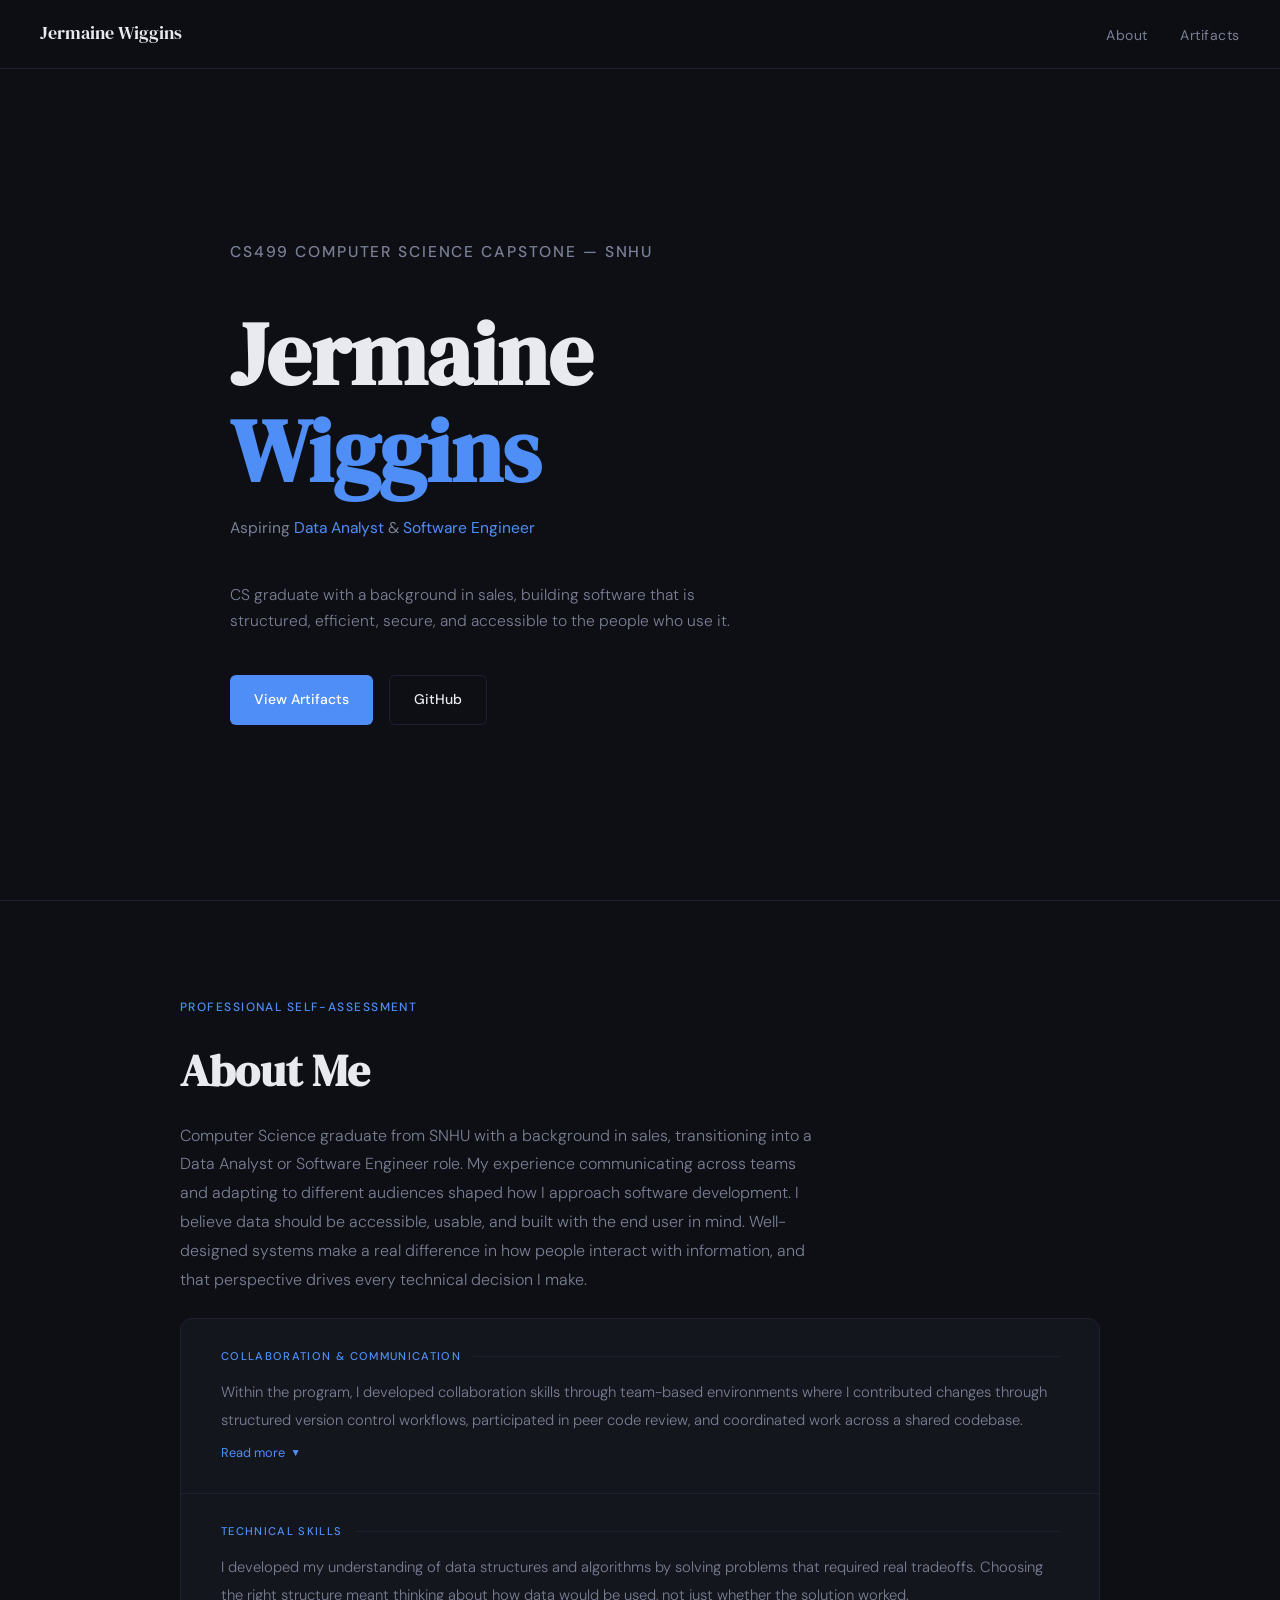
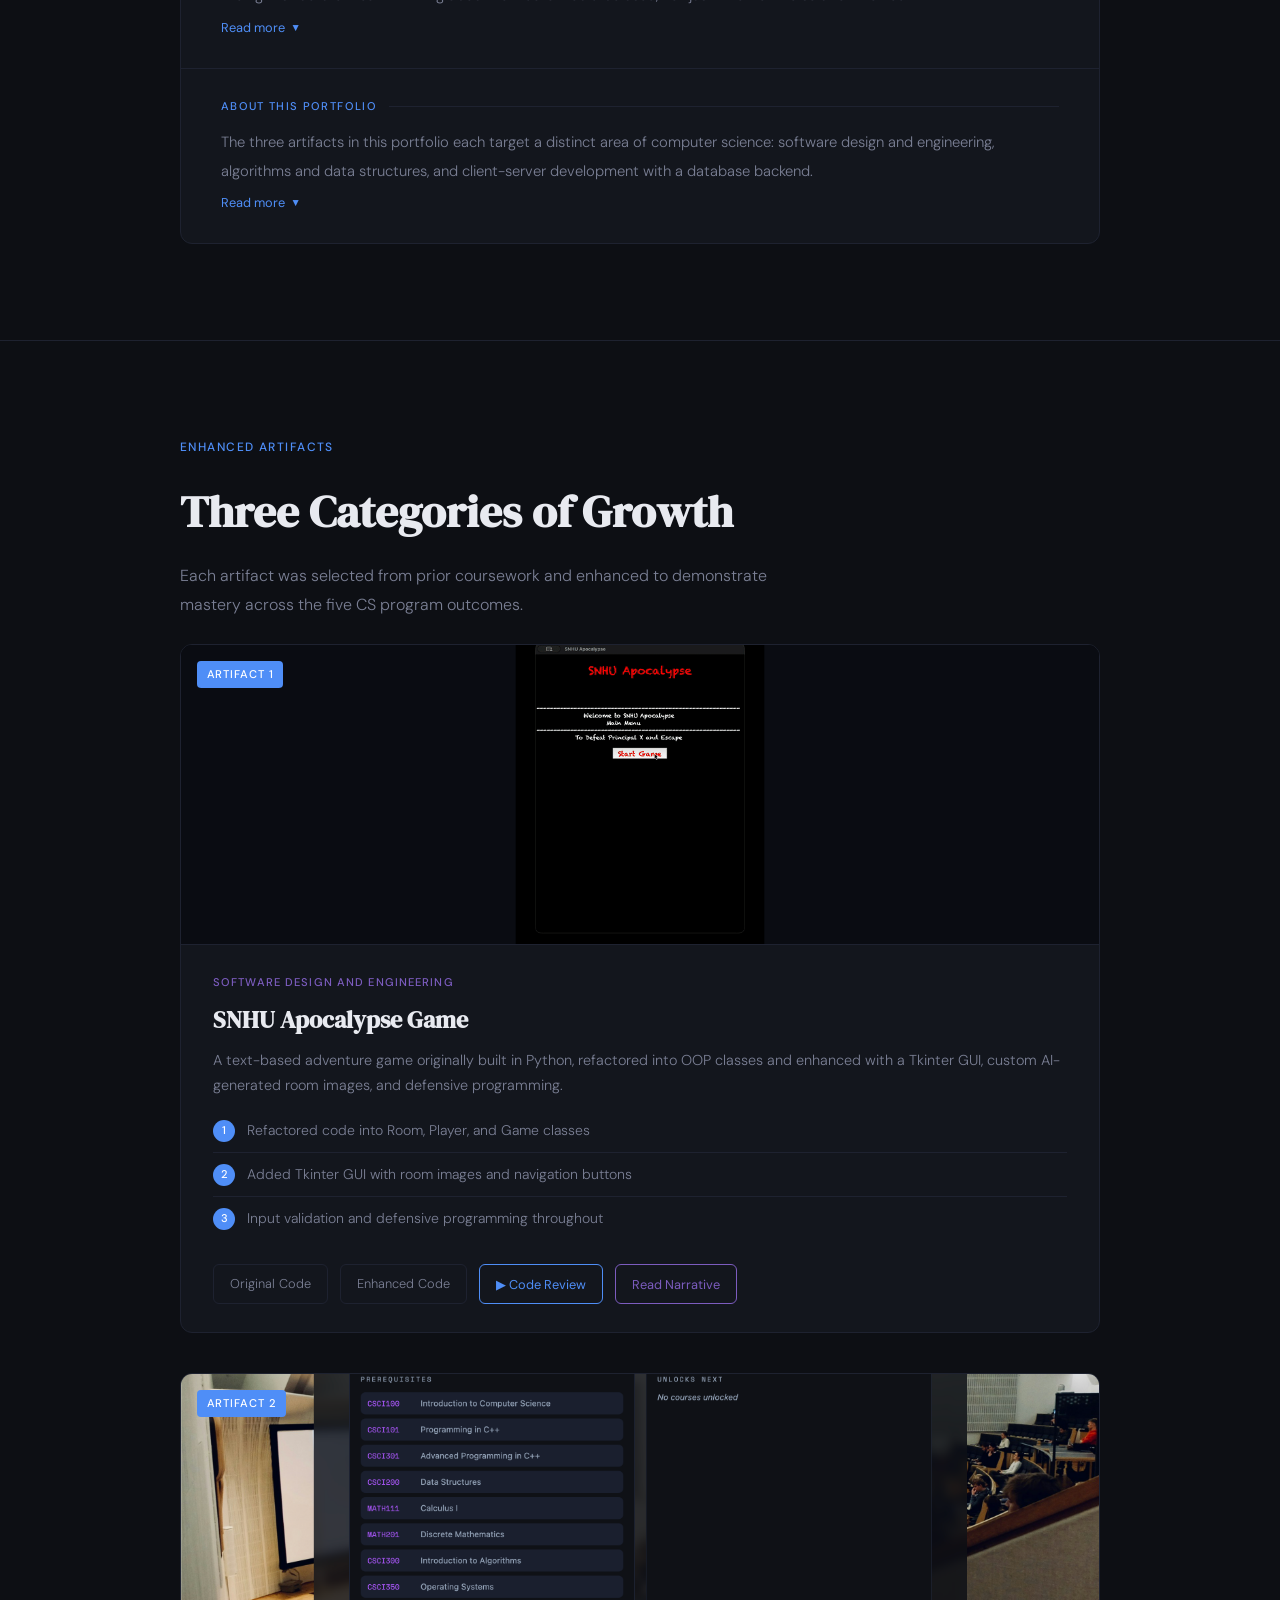
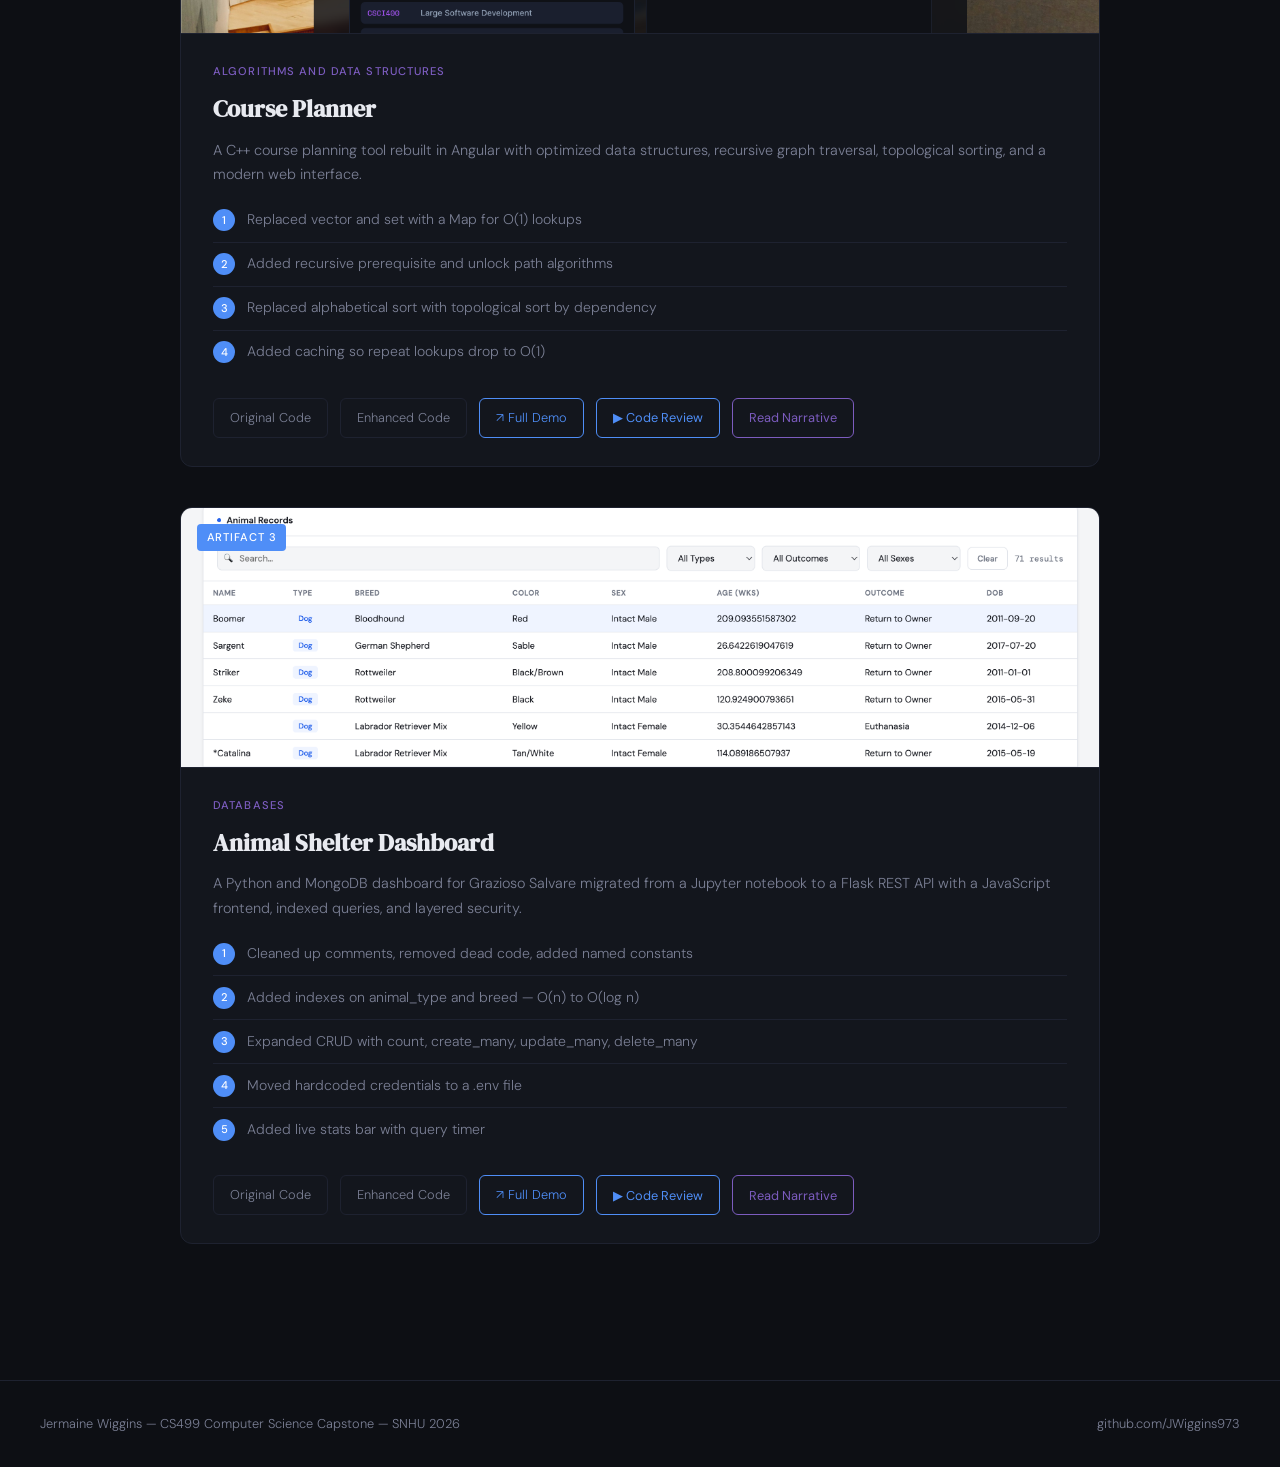
==== commit aa999668: "Rewrite Technical Skills section for clarity" ====
--- a/docs/index.html
+++ b/docs/index.html
@@ -52,10 +52,10 @@
 
     <div class="assessment-block">
       <p class="assessment-subhead">Technical Skills</p>
-      <p class="preview-text">My understanding of data structures and algorithms developed through solving problems that required evaluating tradeoffs between time and space complexity and selecting structures that fit the access patterns of a given problem.</p>
+      <p class="preview-text">I developed my understanding of data structures and algorithms by solving problems that required real tradeoffs. Choosing the right structure meant thinking about how data would be used, not just whether the solution worked.</p>
       <div class="full-text" id="tech-full">
-        <p>My understanding of data structures and algorithms developed through solving problems that required evaluating tradeoffs between time and space complexity and selecting structures that fit the access patterns of a given problem.</p>
-        <p>Software engineering and database concepts were strengthened through building systems that manage structured data, writing automated tests to verify correctness, and designing backend interfaces that a frontend could consume reliably. Security was integrated into my approach from the start — I learned to anticipate misuse, validate inputs, and design with risk awareness rather than as an afterthought.</p>
+        <p>I developed my understanding of data structures and algorithms by solving problems that required real tradeoffs. Choosing the right structure meant thinking about how data would be used, not just whether the solution worked.</p>
+        <p>I strengthened my software engineering and database skills by building systems that store and manage structured data, writing tests to verify correctness, and creating backend interfaces that a frontend can rely on. Security was part of my process from the beginning, not something added at the end. I learned to think about how a system could be misused, validate inputs before acting on them, and design with risk in mind from the start.</p>
       </div>
       <button class="read-more-btn" onclick="toggleReadMore(this, 'tech-full')">Read more <span class="arrow">▼</span></button>
     </div>
